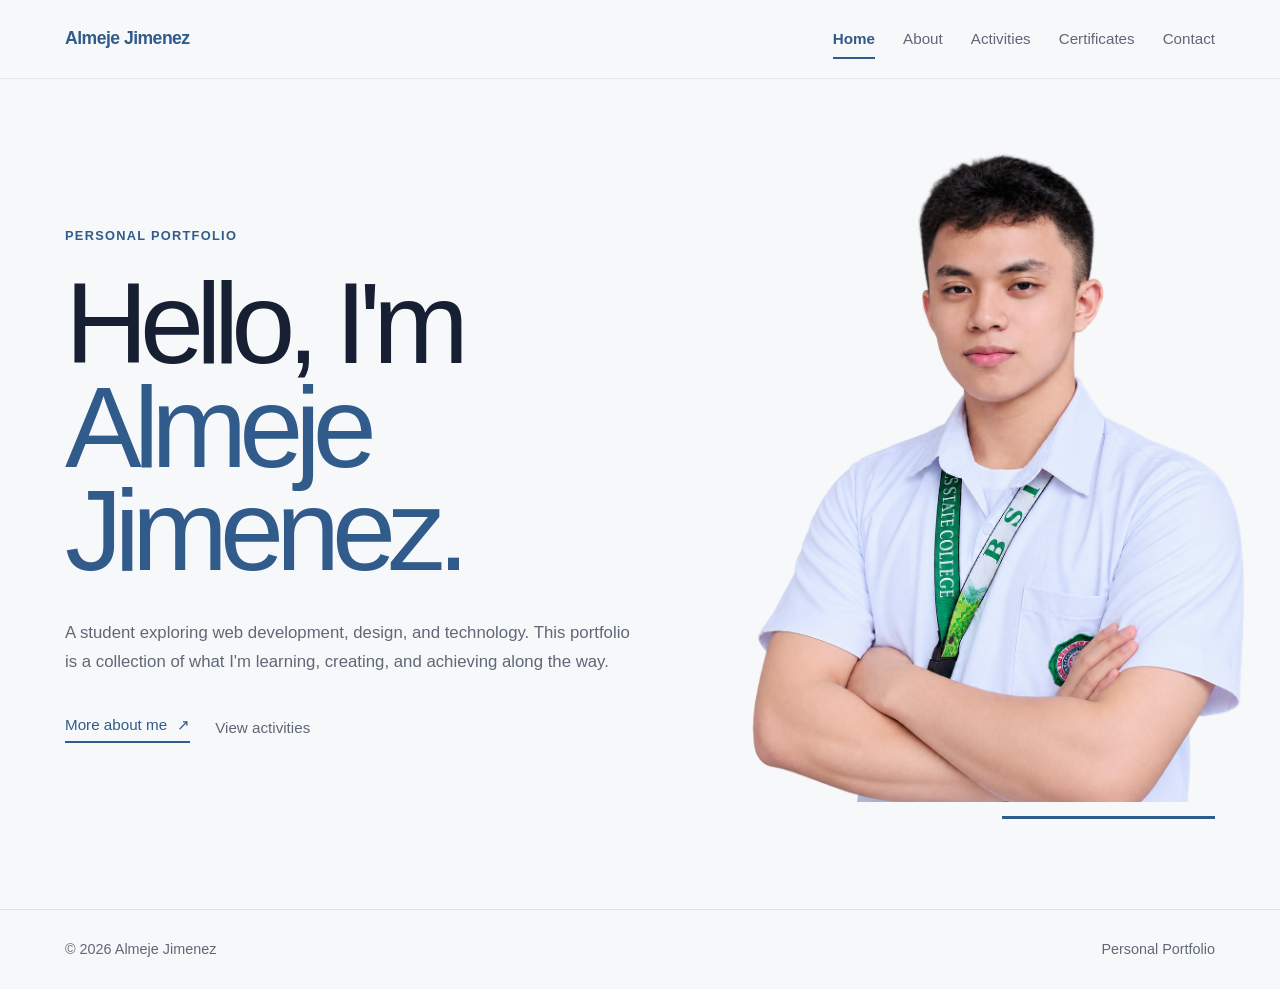
==== index.html @ 889293d3 "Add portfolio website" ====
<!doctype html>
<html lang="en">
  <head>
    <meta charset="UTF-8" />

    <meta name="viewport" content="width=device-width, initial-scale=1.0" />

    <meta name="description" content="Personal portfolio of Almeje Jimenez" />

    <title>Almeje Jimenez — Portfolio</title>

    <link rel="stylesheet" href="css/style.css" />
  </head>

  <body>
    <!-- =========================
         NAVIGATION
    ========================== -->

    <header class="header">
      <nav class="navbar container">
        <a href="index.html" class="logo"> Almeje Jimenez </a>

        <button
          class="menu-button"
          id="menuButton"
          aria-label="Open navigation"
        >
          <span></span>
          <span></span>
        </button>

        <div class="nav-links" id="navLinks">
          <a href="index.html" class="active"> Home </a>

          <a href="about.html"> About </a>

          <a href="activities.html"> Activities </a>

          <a href="certificates.html"> Certificates </a>

          <a href="contact.html"> Contact </a>
        </div>
      </nav>
    </header>

    <!-- =========================
         MAIN
    ========================== -->

    <main>
      <section class="home">
        <div class="container home-grid">
          <div class="home-content">
            <p class="small-label">PERSONAL PORTFOLIO</p>

            <h1>
              Hello, I'm
              <span>Almeje Jimenez.</span>
            </h1>

            <p class="intro">
              A student exploring web development, design, and technology. This
              portfolio is a collection of what I'm learning, creating, and
              achieving along the way.
            </p>

            <div class="home-links">
              <a href="about.html" class="primary-link">
                More about me
                <span>↗</span>
              </a>

              <a href="activities.html"> View activities </a>
            </div>
          </div>

          <!-- PROFILE PHOTO -->

          <div class="home-photo">
            <img src="images/my_image.png" alt="Almeje Jimenez" />
          </div>
        </div>
      </section>
    </main>

    <!-- =========================
         FOOTER
    ========================== -->

    <footer class="footer">
      <div class="container footer-content">
        <p>
          © <span class="current-year"></span>
          Almeje Jimenez
        </p>

        <p>Personal Portfolio</p>
      </div>
    </footer>

    <script src="js/script.js"></script>
  </body>
</html>
---- css/style.css ----
/* =========================================================
   PERSONAL PORTFOLIO
   Accessible Minimal Navy / Blue Theme
   ========================================================= */

/* =========================================================
   1. VARIABLES
   ========================================================= */

:root {
  /* Main colors */
  --background: #f7f8fa;
  --surface: #ffffff;

  --text: #172033;
  --muted: #5f6877;

  --line: #dfe3e8;

  /* Brand colors */
  --primary: #315b8a;
  --primary-light: #e9f0f7;
  --primary-dark: #203d5d;

  /* Page colors */
  --activities-bg: #f0f4f8;

  --contact-bg: #172033;
  --contact-text: #f7f8fa;
  --contact-muted: #bdc5d1;
  --contact-accent: #9ab6d1;

  /* Layout */
  --container: 1150px;

  /* Animation */
  --transition: 0.25s ease;
}

/* =========================================================
   2. RESET
   ========================================================= */

* {
  margin: 0;
  padding: 0;

  box-sizing: border-box;
}

html {
  scroll-behavior: smooth;

  /*
     16px is a comfortable base size.
     rem units throughout the site will scale from this.
  */
  font-size: 16px;
}

body {
  min-height: 100vh;

  background: var(--background);
  color: var(--text);

  font-family: Arial, Helvetica, sans-serif;

  font-size: 1rem;

  /*
     More vertical spacing makes paragraphs
     easier to follow.
  */
  line-height: 1.7;

  -webkit-font-smoothing: antialiased;
}

a {
  color: inherit;

  text-decoration: none;
}

img {
  display: block;

  width: 100%;
}

button {
  font: inherit;
}

::selection {
  background: var(--primary);

  color: white;
}

/* =========================================================
   3. GENERAL
   ========================================================= */

.container {
  width: min(calc(100% - 48px), var(--container));

  margin-inline: auto;
}

/* Small section labels */

.small-label {
  color: var(--primary);

  font-size: 0.8rem;
  font-weight: 700;

  letter-spacing: 0.1em;

  text-transform: uppercase;
}

/* =========================================================
   4. ACCESSIBILITY
   ========================================================= */

/*
   Makes keyboard navigation visible.
   Useful for visitors who use Tab instead of a mouse.
*/

a:focus-visible,
button:focus-visible {
  outline: 3px solid var(--primary);

  outline-offset: 4px;
}

/* Dark contact page focus */

.contact-body a:focus-visible,
.contact-body button:focus-visible {
  outline-color: var(--contact-accent);
}

/* =========================================================
   5. NAVIGATION
   ========================================================= */

.header {
  position: fixed;

  top: 0;
  left: 0;

  width: 100%;

  z-index: 1000;

  background: rgba(247, 248, 250, 0.94);

  backdrop-filter: blur(12px);

  -webkit-backdrop-filter: blur(12px);

  border-bottom: 1px solid rgba(23, 32, 51, 0.08);
}

.navbar {
  min-height: 78px;

  display: flex;

  align-items: center;
  justify-content: space-between;
}

.logo {
  color: var(--primary);

  font-size: 1.1rem;
  font-weight: 700;

  letter-spacing: -0.03em;
}

.nav-links {
  display: flex;

  align-items: center;

  gap: 28px;
}

.nav-links a {
  position: relative;

  color: var(--muted);

  font-size: 0.95rem;
  font-weight: 500;

  transition: color var(--transition);
}

.nav-links a::after {
  content: "";

  position: absolute;

  left: 0;
  bottom: -7px;

  width: 100%;
  height: 2px;

  background: var(--primary);

  transform: scaleX(0);

  transform-origin: right;

  transition: transform var(--transition);
}

.nav-links a:hover,
.nav-links a.active {
  color: var(--primary);
}

.nav-links a.active {
  font-weight: 700;
}

.nav-links a:hover::after,
.nav-links a.active::after {
  transform: scaleX(1);

  transform-origin: left;
}

/* =========================================================
   6. MOBILE MENU BUTTON
   ========================================================= */

.menu-button {
  display: none;

  width: 44px;
  height: 44px;

  padding: 0;

  border: 0;

  background: transparent;

  cursor: pointer;
}

.menu-button span {
  display: block;

  width: 26px;
  height: 2px;

  margin: 7px auto;

  background: var(--text);

  transition:
    transform 0.3s ease,
    opacity 0.3s ease;
}

/* =========================================================
   7. HOME PAGE
   ========================================================= */

.home {
  min-height: calc(100vh - 70px);

  padding: 150px 0 90px;

  display: flex;

  align-items: center;

  background: var(--background);
}

.home-grid {
  display: grid;

  grid-template-columns:
    minmax(0, 1.15fr)
    minmax(300px, 0.85fr);

  gap: 35px;

  align-items: center;
}

.home-content {
  position: relative;
}

.home h1 {
  max-width: 850px;

  margin-top: 25px;

  color: var(--text);

  font-size: clamp(4rem, 9vw, 8.5rem);

  font-weight: 500;

  line-height: 0.9;

  letter-spacing: -0.07em;
}

.home h1 span {
  color: var(--primary);
}

.intro {
  max-width: 570px;

  margin-top: 35px;

  color: var(--muted);

  font-size: 1.05rem;

  line-height: 1.75;
}

.home-links {
  margin-top: 35px;

  display: flex;

  align-items: center;

  gap: 25px;

  font-size: 0.95rem;
  font-weight: 500;
}

.home-links > a {
  transition: color var(--transition);
}

.home-links > a:not(.primary-link) {
  color: var(--muted);
}

.home-links > a:not(.primary-link):hover {
  color: var(--primary);
}

.primary-link {
  display: inline-flex;

  align-items: center;

  gap: 10px;

  padding-bottom: 4px;

  color: var(--primary);

  border-bottom: 2px solid var(--primary);
}

.primary-link span {
  transition: transform var(--transition);
}

.primary-link:hover span {
  transform: translate(3px, -3px);
}

/* =========================================================
   8. PROFILE PHOTO
   ========================================================= */

.home-photo,
.about-photo {
  width: 100%;
}

.home-photo {
  position: relative;
}

.home-photo img {
  width: 110%;

  aspect-ratio: 4 / 5;

  object-fit: cover;
}

.about-photo img {
  width: 100%;

  object-fit: cover;
}

/* Decorative line */

.home-photo::after {
  content: "";

  display: block;

  width: 45%;
  height: 3px;

  margin-top: 14px;
  margin-left: auto;

  background: var(--primary);
}

/* =========================================================
   9. INNER PAGES
   ========================================================= */

.page {
  min-height: 100vh;

  padding: 150px 0 100px;
}

.page-heading {
  max-width: 850px;

  margin-bottom: 80px;
}

.page-heading h1 {
  margin-top: 20px;

  color: var(--text);

  font-size: clamp(3.5rem, 8vw, 7rem);

  font-weight: 500;

  line-height: 0.95;

  letter-spacing: -0.06em;
}

.page-heading > p:last-child {
  max-width: 600px;

  margin-top: 25px;

  color: var(--muted);

  font-size: 1rem;

  line-height: 1.7;
}

/* =========================================================
   10. ABOUT PAGE
   ========================================================= */

.about-layout {
  display: grid;

  grid-template-columns:
    0.7fr
    1.3fr;

  gap: 65px;

  align-items: start;
}

.about-text {
  max-width: 680px;
}

.about-text p {
  margin-bottom: 22px;

  color: var(--muted);

  font-size: 1rem;

  line-height: 1.75;
}

.about-text .about-intro {
  margin-bottom: 35px;

  color: var(--text);

  font-size: clamp(1.5rem, 3vw, 2.4rem);

  line-height: 1.4;

  letter-spacing: -0.03em;
}

/* =========================================================
   11. ABOUT CONTENT SECTIONS
   Education / Skills / Interests
   ========================================================= */

.content-section {
  margin-top: 120px;

  padding-top: 45px;

  border-top: 1px solid var(--line);
}

.content-title {
  display: grid;

  grid-template-columns:
    200px
    1fr;

  gap: 30px;

  margin-bottom: 30px;
}

.content-title .small-label {
  color: var(--primary);
}

.content-title > p:last-child {
  max-width: 500px;

  color: var(--muted);

  font-size: 1rem;

  line-height: 1.65;
}

/* =========================================================
   12. EDUCATION
   ========================================================= */

.simple-list {
  border-top: 1px solid var(--line);
}

.list-row {
  display: flex;

  justify-content: space-between;

  gap: 40px;

  padding: 28px 0;

  border-bottom: 1px solid var(--line);

  transition:
    padding var(--transition),
    border-color var(--transition);
}

.list-row:hover {
  padding-left: 12px;

  border-color: var(--primary);
}

.list-row h3 {
  color: var(--text);

  font-size: 1.1rem;
  font-weight: 600;

  line-height: 1.45;
}

.list-row p,
.list-row > span {
  margin-top: 6px;

  color: var(--muted);

  font-size: 0.95rem;

  line-height: 1.6;
}

/* =========================================================
   13. SKILLS
   ========================================================= */

.skills-list {
  border-top: 1px solid var(--line);
}

.skill-row {
  display: flex;

  align-items: center;
  justify-content: space-between;

  gap: 30px;

  padding: 22px 0;

  border-bottom: 1px solid var(--line);

  transition:
    padding var(--transition),
    border-color var(--transition);
}

.skill-row:hover {
  padding-left: 10px;

  border-color: var(--primary);
}

.skill-row > span:first-child {
  color: var(--text);

  font-size: 1.05rem;
  font-weight: 500;
}

.skill-level {
  padding: 7px 13px;

  background: var(--primary-light);

  color: var(--primary);

  border-radius: 100px;

  font-size: 0.85rem;
  font-weight: 600;

  letter-spacing: 0.02em;
}

/* Beginner */

.skill-level.beginner {
  background: #eef2f6;

  color: #566171;
}

/* Intermediate */

.skill-level.intermediate {
  background: var(--primary-light);

  color: var(--primary);
}

/* Expert */

.skill-level.expert {
  background: var(--primary);

  color: white;
}

/* =========================================================
   14. INTERESTS / PERSONAL SKILLS
   ========================================================= */

.interest-list {
  display: flex;

  flex-wrap: wrap;

  gap: 12px;
}

.interest-list span {
  padding: 10px 16px;

  color: var(--muted);

  border: 1px solid var(--line);

  border-radius: 100px;

  font-size: 0.95rem;

  line-height: 1.4;

  transition:
    background var(--transition),
    color var(--transition),
    border-color var(--transition),
    transform var(--transition);
}

.interest-list span:hover {
  background: var(--primary-light);

  color: var(--primary);

  border-color: #cad8e6;

  transform: translateY(-2px);
}

/* =========================================================
   15. ACTIVITIES PAGE
   ========================================================= */

.activities-page {
  background: var(--activities-bg);
}

.activities-page .header {
  background: rgba(240, 244, 248, 0.94);
}

.activities-page .page-heading h1 {
  color: var(--text);
}

.document-list {
  border-top: 1px solid var(--line);
}

.document-row {
  display: grid;

  grid-template-columns:
    60px
    1fr
    auto;

  gap: 30px;

  padding: 34px 0;

  align-items: center;

  border-bottom: 1px solid var(--line);

  transition:
    padding var(--transition),
    background var(--transition),
    border-color var(--transition);
}

.document-row:hover {
  padding-left: 12px;
  padding-right: 12px;

  background: var(--surface);

  border-color: #c9d4df;
}

.document-number {
  color: var(--primary);

  font-size: 0.85rem;
  font-weight: 700;
}

.document-type {
  color: var(--muted);

  font-size: 0.8rem;
  font-weight: 600;

  letter-spacing: 0.07em;
}

.document-info h2 {
  margin: 5px 0;

  color: var(--text);

  font-size: 1.4rem;
  font-weight: 600;

  line-height: 1.35;

  letter-spacing: -0.02em;
}

.document-info > p:last-child {
  color: var(--muted);

  font-size: 0.95rem;

  line-height: 1.6;
}

/* =========================================================
   16. DOCUMENT ACTIONS
   ========================================================= */

.document-actions {
  display: flex;

  align-items: center;

  gap: 18px;

  white-space: nowrap;
}

/* View */

.view-link {
  display: inline-flex;

  align-items: center;
  justify-content: center;

  min-height: 42px;

  padding: 9px 17px;

  background: var(--primary);

  color: white;

  border: 1px solid var(--primary);

  border-radius: 100px;

  font-size: 0.9rem;
  font-weight: 600;

  transition:
    background var(--transition),
    color var(--transition),
    transform var(--transition);
}

.view-link:hover {
  background: var(--primary-dark);

  border-color: var(--primary-dark);

  transform: translateY(-2px);
}

/* Download */

.download-link {
  display: inline-flex;

  align-items: center;

  min-height: 42px;

  padding: 8px 2px;

  color: var(--primary);

  border-bottom: 2px solid var(--primary);

  font-size: 0.9rem;
  font-weight: 600;

  transition:
    color var(--transition),
    border-color var(--transition);
}

.download-link:hover {
  color: var(--primary-dark);

  border-color: var(--primary-dark);
}

/* =========================================================
   17. CERTIFICATES PAGE
   ========================================================= */

.certificate-grid {
  display: grid;

  grid-template-columns: repeat(2, 1fr);

  gap: 60px 30px;
}

.certificate {
  min-width: 0;
}

.certificate-image {
  display: block;

  padding: 30px;

  overflow: hidden;

  background: var(--primary-light);

  border: 1px solid transparent;

  transition:
    border-color var(--transition),
    background var(--transition);
}

.certificate-image:hover {
  background: #edf3f9;

  border-color: #cad8e6;
}

.certificate-image img {
  aspect-ratio: 1.4;

  object-fit: contain;

  transition: transform 0.4s ease;
}

.certificate-image:hover img {
  transform: scale(1.02);
}

.certificate-details {
  display: flex;

  align-items: flex-end;
  justify-content: space-between;

  gap: 30px;

  margin-top: 20px;
}

.certificate-details .small-label {
  color: var(--primary);
}

.certificate-details h2 {
  margin-top: 6px;

  color: var(--text);

  font-size: 1.1rem;
  font-weight: 600;

  line-height: 1.4;
}

.certificate-details p:not(.small-label) {
  margin-top: 5px;

  color: var(--muted);

  font-size: 0.9rem;

  line-height: 1.5;
}

.certificate-details > a {
  padding: 7px 2px;

  color: var(--primary);

  border-bottom: 2px solid var(--primary);

  font-size: 0.9rem;
  font-weight: 600;

  white-space: nowrap;

  transition:
    color var(--transition),
    border-color var(--transition);
}

.certificate-details > a:hover {
  color: var(--primary-dark);

  border-color: var(--primary-dark);
}

/* =========================================================
   18. CONTACT PAGE
   ========================================================= */

.contact-body {
  background: var(--contact-bg);

  color: var(--contact-text);
}

.contact-page {
  min-height: calc(100vh - 70px);

  padding: 170px 0 100px;

  background: var(--contact-bg);

  color: var(--contact-text);
}

.contact-page .small-label {
  color: var(--contact-accent);
}

.contact-page h1 {
  margin-top: 25px;

  color: var(--contact-text);

  font-size: clamp(4rem, 11vw, 10rem);

  font-weight: 500;

  line-height: 0.9;

  letter-spacing: -0.07em;
}

.contact-description {
  max-width: 550px;

  margin-top: 35px;

  color: var(--contact-muted);

  font-size: 1.05rem;

  line-height: 1.75;
}

.big-email {
  display: inline-flex;

  align-items: center;

  gap: 15px;

  margin-top: 50px;

  padding-bottom: 5px;

  color: var(--contact-text);

  border-bottom: 2px solid var(--contact-accent);

  font-size: clamp(1.2rem, 3vw, 2.5rem);
}

.big-email span {
  color: var(--contact-accent);

  transition: transform var(--transition);
}

.big-email:hover span {
  transform: translate(4px, -4px);
}

.contact-links {
  margin-top: 100px;

  border-top: 1px solid rgba(255, 255, 255, 0.18);
}

.contact-links a {
  display: flex;

  align-items: center;
  justify-content: space-between;

  min-height: 58px;

  padding: 18px 0;

  color: var(--contact-muted);

  border-bottom: 1px solid rgba(255, 255, 255, 0.18);

  font-size: 1rem;
  font-weight: 500;

  transition:
    color var(--transition),
    padding var(--transition);
}

.contact-links a:hover {
  padding-left: 8px;
  padding-right: 8px;

  color: white;
}

/* =========================================================
   19. CONTACT PAGE NAVIGATION
   ========================================================= */

.contact-body .header {
  background: rgba(23, 32, 51, 0.94);

  border-bottom: 1px solid rgba(255, 255, 255, 0.1);
}

.contact-body .logo {
  color: white;
}

.contact-body .nav-links a {
  color: #bdc5d1;
}

.contact-body .nav-links a::after {
  background: white;
}

.contact-body .nav-links a:hover,
.contact-body .nav-links a.active {
  color: white;
}

.contact-body .menu-button span {
  background: white;
}

/* =========================================================
   20. FOOTER
   ========================================================= */

.footer {
  padding: 28px 0;

  background: var(--background);

  border-top: 1px solid var(--line);
}

.footer-content {
  display: flex;

  align-items: center;
  justify-content: space-between;

  gap: 30px;

  color: var(--muted);

  font-size: 0.9rem;

  line-height: 1.6;
}

.footer-content a {
  font-weight: 500;

  transition: color var(--transition);
}

.footer-content a:hover {
  color: var(--primary);
}

/* Contact footer */

.contact-body .footer {
  background: var(--contact-bg);

  color: #bdc5d1;

  border-top: 1px solid rgba(255, 255, 255, 0.15);
}

.contact-body .footer-content {
  color: #bdc5d1;
}

.contact-body .footer-content a:hover {
  color: white;
}

/* =========================================================
   21. TABLET
   ========================================================= */

@media (max-width: 850px) {
  .home-grid {
    grid-template-columns: 1fr;

    gap: 50px;
  }

  .home-photo {
    max-width: 350px;
  }

  .home-photo img {
    width: 100%;
  }

  .about-layout {
    grid-template-columns: 1fr;

    gap: 45px;
  }

  .about-photo {
    max-width: 350px;
  }

  .certificate-grid {
    grid-template-columns: 1fr;
  }
}

/* =========================================================
   22. MOBILE
   ========================================================= */

@media (max-width: 650px) {
  /* -----------------------------------------
     GENERAL
     ----------------------------------------- */

  .container {
    width: calc(100% - 32px);
  }

  /* -----------------------------------------
     NAVIGATION
     ----------------------------------------- */

  .menu-button {
    display: block;

    position: relative;

    z-index: 1002;
  }

  .menu-button.active span:first-child {
    transform: translateY(4.5px) rotate(45deg);
  }

  .menu-button.active span:last-child {
    transform: translateY(-4.5px) rotate(-45deg);
  }

  .nav-links {
    position: fixed;

    inset: 0;

    z-index: 1001;

    display: flex;

    flex-direction: column;

    align-items: flex-start;
    justify-content: center;

    gap: 24px;

    padding: 40px;

    background: var(--background);

    transform: translateY(-100%);

    transition: transform 0.4s ease;
  }

  .nav-links.active {
    transform: translateY(0);
  }

  .nav-links a {
    color: var(--text);

    font-size: 1.8rem;
    font-weight: 500;

    letter-spacing: -0.04em;
  }

  .nav-links a::after {
    bottom: -3px;
  }

  .nav-links a:hover,
  .nav-links a.active {
    color: var(--primary);
  }

  /* -----------------------------------------
     CONTACT MOBILE NAVIGATION
     ----------------------------------------- */

  .contact-body .nav-links {
    background: var(--contact-bg);
  }

  .contact-body .nav-links a {
    color: var(--contact-muted);
  }

  .contact-body .nav-links a:hover,
  .contact-body .nav-links a.active {
    color: white;
  }

  /* -----------------------------------------
     HOME
     ----------------------------------------- */

  .home {
    min-height: auto;

    padding: 125px 0 80px;
  }

  .home h1 {
    font-size: clamp(3.6rem, 18vw, 6rem);

    line-height: 0.95;
  }

  .intro {
    margin-top: 28px;

    font-size: 1rem;
  }

  .home-links {
    flex-direction: column;

    align-items: flex-start;

    gap: 18px;

    font-size: 1rem;
  }

  .home-photo {
    max-width: 300px;
  }

  /* -----------------------------------------
     INNER PAGES
     ----------------------------------------- */

  .page {
    padding: 125px 0 80px;
  }

  .page-heading {
    margin-bottom: 55px;
  }

  .page-heading h1 {
    font-size: clamp(3.2rem, 15vw, 5.5rem);

    line-height: 1;
  }

  /* -----------------------------------------
     ABOUT
     ----------------------------------------- */

  .about-layout {
    gap: 40px;
  }

  .about-photo {
    max-width: 300px;
  }

  .about-text p {
    font-size: 1rem;
  }

  /* -----------------------------------------
     CONTENT
     ----------------------------------------- */

  .content-section {
    margin-top: 80px;

    padding-top: 35px;
  }

  .content-title {
    grid-template-columns: 1fr;

    gap: 12px;
  }

  /* -----------------------------------------
     EDUCATION
     ----------------------------------------- */

  .list-row {
    flex-direction: column;

    gap: 6px;
  }

  .list-row:hover {
    padding-left: 8px;
  }

  /* -----------------------------------------
     SKILLS
     ----------------------------------------- */

  .skill-row {
    gap: 15px;
  }

  /* -----------------------------------------
     DOCUMENTS / ACTIVITIES
     ----------------------------------------- */

  .document-row {
    grid-template-columns:
      35px
      1fr;

    gap: 12px 15px;
  }

  .document-row:hover {
    padding-left: 8px;
    padding-right: 8px;
  }

  .document-actions {
    grid-column: 2;

    justify-self: start;

    display: flex;

    align-items: center;

    flex-wrap: wrap;

    gap: 15px;

    margin-top: 8px;
  }

  .document-info h2 {
    font-size: 1.25rem;
  }

  .view-link,
  .download-link {
    font-size: 0.9rem;
  }

  /* -----------------------------------------
     CERTIFICATES
     ----------------------------------------- */

  .certificate-grid {
    gap: 50px;
  }

  .certificate-image {
    padding: 20px;
  }

  .certificate-details {
    align-items: flex-start;

    gap: 20px;
  }

  /* -----------------------------------------
     CONTACT
     ----------------------------------------- */

  .contact-page {
    min-height: calc(100vh - 70px);

    padding: 130px 0 80px;
  }

  .contact-page h1 {
    font-size: clamp(3.7rem, 18vw, 6.5rem);

    line-height: 0.95;
  }

  .contact-description {
    font-size: 1rem;
  }

  .big-email {
    word-break: break-word;
  }

  .contact-links {
    margin-top: 75px;
  }

  /* -----------------------------------------
     FOOTER
     ----------------------------------------- */

  .footer-content {
    flex-direction: column;

    align-items: flex-start;

    gap: 8px;

    font-size: 0.9rem;
  }
}

/* =========================================================
   23. VERY SMALL SCREENS
   ========================================================= */

@media (max-width: 400px) {
  .home h1 {
    font-size: 3.4rem;
  }

  .page-heading h1 {
    font-size: 3.1rem;
  }

  .contact-page h1 {
    font-size: 3.7rem;
  }

  .skill-row {
    align-items: flex-start;

    flex-direction: column;

    gap: 10px;
  }

  .certificate-details {
    flex-direction: column;
  }

  .document-row {
    grid-template-columns:
      30px
      1fr;
  }
}

/* =========================================================
   24. REDUCED MOTION / ACCESSIBILITY
   ========================================================= */

@media (prefers-reduced-motion: reduce) {
  html {
    scroll-behavior: auto;
  }

  *,
  *::before,
  *::after {
    transition: none !important;

    animation: none !important;
  }
}
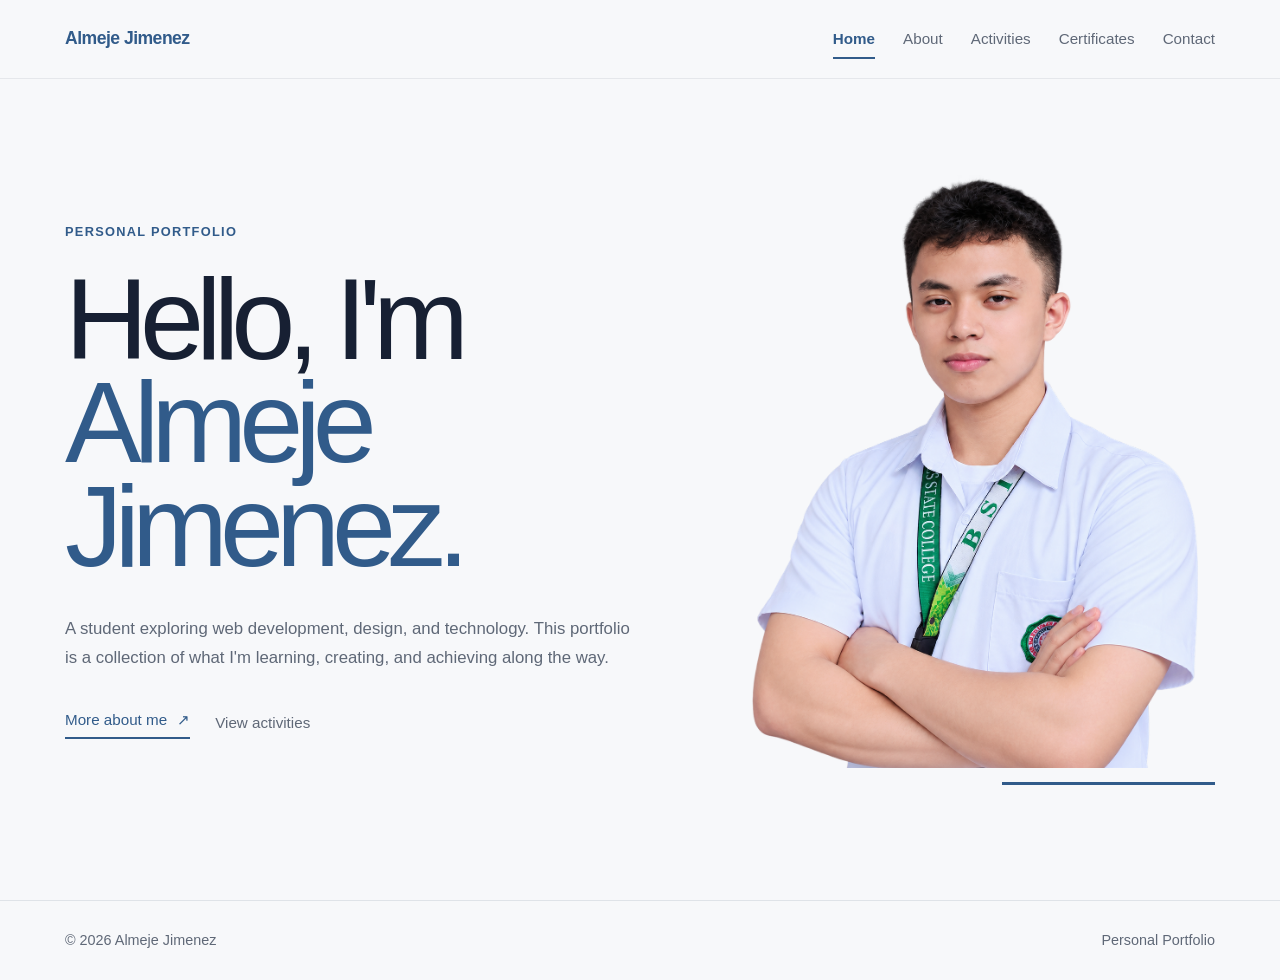
==== commit c08d0ef9: "Update index.html" ====
--- a/index.html
+++ b/index.html
@@ -25,6 +25,8 @@
           class="menu-button"
           id="menuButton"
           aria-label="Open navigation"
+          aria-expanded="false"
+          aria-controls="navlinks"
         >
           <span></span>
           <span></span>
--- a/css/style.css
+++ b/css/style.css
@@ -1,1594 +1,1931 @@
-/* =========================================================
-   PERSONAL PORTFOLIO
-   Accessible Minimal Navy / Blue Theme
-   ========================================================= */
-
-/* =========================================================
-   1. VARIABLES
-   ========================================================= */
-
-:root {
-  /* Main colors */
-  --background: #f7f8fa;
-  --surface: #ffffff;
-
-  --text: #172033;
-  --muted: #5f6877;
-
-  --line: #dfe3e8;
-
-  /* Brand colors */
-  --primary: #315b8a;
-  --primary-light: #e9f0f7;
-  --primary-dark: #203d5d;
-
-  /* Page colors */
-  --activities-bg: #f0f4f8;
-
-  --contact-bg: #172033;
-  --contact-text: #f7f8fa;
-  --contact-muted: #bdc5d1;
-  --contact-accent: #9ab6d1;
-
-  /* Layout */
-  --container: 1150px;
-
-  /* Animation */
-  --transition: 0.25s ease;
-}
-
-/* =========================================================
-   2. RESET
-   ========================================================= */
-
-* {
-  margin: 0;
-  padding: 0;
-
-  box-sizing: border-box;
-}
-
-html {
-  scroll-behavior: smooth;
-
-  /*
-     16px is a comfortable base size.
-     rem units throughout the site will scale from this.
-  */
-  font-size: 16px;
-}
-
-body {
-  min-height: 100vh;
-
-  background: var(--background);
-  color: var(--text);
-
-  font-family: Arial, Helvetica, sans-serif;
-
-  font-size: 1rem;
-
-  /*
-     More vertical spacing makes paragraphs
-     easier to follow.
-  */
-  line-height: 1.7;
-
-  -webkit-font-smoothing: antialiased;
-}
-
-a {
-  color: inherit;
-
-  text-decoration: none;
-}
-
-img {
-  display: block;
-
-  width: 100%;
-}
-
-button {
-  font: inherit;
-}
-
-::selection {
-  background: var(--primary);
-
-  color: white;
-}
-
-/* =========================================================
-   3. GENERAL
-   ========================================================= */
-
-.container {
-  width: min(calc(100% - 48px), var(--container));
-
-  margin-inline: auto;
-}
-
-/* Small section labels */
-
-.small-label {
-  color: var(--primary);
-
-  font-size: 0.8rem;
-  font-weight: 700;
-
-  letter-spacing: 0.1em;
-
-  text-transform: uppercase;
-}
-
-/* =========================================================
-   4. ACCESSIBILITY
-   ========================================================= */
-
-/*
-   Makes keyboard navigation visible.
-   Useful for visitors who use Tab instead of a mouse.
-*/
-
-a:focus-visible,
-button:focus-visible {
-  outline: 3px solid var(--primary);
-
-  outline-offset: 4px;
-}
-
-/* Dark contact page focus */
-
-.contact-body a:focus-visible,
-.contact-body button:focus-visible {
-  outline-color: var(--contact-accent);
-}
-
-/* =========================================================
-   5. NAVIGATION
-   ========================================================= */
-
-.header {
-  position: fixed;
-
-  top: 0;
-  left: 0;
-
-  width: 100%;
-
-  z-index: 1000;
-
-  background: rgba(247, 248, 250, 0.94);
-
-  backdrop-filter: blur(12px);
-
-  -webkit-backdrop-filter: blur(12px);
-
-  border-bottom: 1px solid rgba(23, 32, 51, 0.08);
-}
-
-.navbar {
-  min-height: 78px;
-
-  display: flex;
-
-  align-items: center;
-  justify-content: space-between;
-}
-
-.logo {
-  color: var(--primary);
-
-  font-size: 1.1rem;
-  font-weight: 700;
-
-  letter-spacing: -0.03em;
-}
-
-.nav-links {
-  display: flex;
-
-  align-items: center;
-
-  gap: 28px;
-}
-
-.nav-links a {
-  position: relative;
-
-  color: var(--muted);
-
-  font-size: 0.95rem;
-  font-weight: 500;
-
-  transition: color var(--transition);
-}
-
-.nav-links a::after {
-  content: "";
-
-  position: absolute;
-
-  left: 0;
-  bottom: -7px;
-
-  width: 100%;
-  height: 2px;
-
-  background: var(--primary);
-
-  transform: scaleX(0);
-
-  transform-origin: right;
-
-  transition: transform var(--transition);
-}
-
-.nav-links a:hover,
-.nav-links a.active {
-  color: var(--primary);
-}
-
-.nav-links a.active {
-  font-weight: 700;
-}
-
-.nav-links a:hover::after,
-.nav-links a.active::after {
-  transform: scaleX(1);
-
-  transform-origin: left;
-}
-
-/* =========================================================
-   6. MOBILE MENU BUTTON
-   ========================================================= */
-
-.menu-button {
-  display: none;
-
-  width: 44px;
-  height: 44px;
-
-  padding: 0;
-
-  border: 0;
-
-  background: transparent;
-
-  cursor: pointer;
-}
-
-.menu-button span {
-  display: block;
-
-  width: 26px;
-  height: 2px;
-
-  margin: 7px auto;
-
-  background: var(--text);
-
-  transition:
-    transform 0.3s ease,
-    opacity 0.3s ease;
-}
-
-/* =========================================================
-   7. HOME PAGE
-   ========================================================= */
-
-.home {
-  min-height: calc(100vh - 70px);
-
-  padding: 150px 0 90px;
-
-  display: flex;
-
-  align-items: center;
-
-  background: var(--background);
-}
-
-.home-grid {
-  display: grid;
-
-  grid-template-columns:
-    minmax(0, 1.15fr)
-    minmax(300px, 0.85fr);
-
-  gap: 35px;
-
-  align-items: center;
-}
-
-.home-content {
-  position: relative;
-}
-
-.home h1 {
-  max-width: 850px;
-
-  margin-top: 25px;
-
-  color: var(--text);
-
-  font-size: clamp(4rem, 9vw, 8.5rem);
-
-  font-weight: 500;
-
-  line-height: 0.9;
-
-  letter-spacing: -0.07em;
-}
-
-.home h1 span {
-  color: var(--primary);
-}
-
-.intro {
-  max-width: 570px;
-
-  margin-top: 35px;
-
-  color: var(--muted);
-
-  font-size: 1.05rem;
-
-  line-height: 1.75;
-}
-
-.home-links {
-  margin-top: 35px;
-
-  display: flex;
-
-  align-items: center;
-
-  gap: 25px;
-
-  font-size: 0.95rem;
-  font-weight: 500;
-}
-
-.home-links > a {
-  transition: color var(--transition);
-}
-
-.home-links > a:not(.primary-link) {
-  color: var(--muted);
-}
-
-.home-links > a:not(.primary-link):hover {
-  color: var(--primary);
-}
-
-.primary-link {
-  display: inline-flex;
-
-  align-items: center;
-
-  gap: 10px;
-
-  padding-bottom: 4px;
-
-  color: var(--primary);
-
-  border-bottom: 2px solid var(--primary);
-}
-
-.primary-link span {
-  transition: transform var(--transition);
-}
-
-.primary-link:hover span {
-  transform: translate(3px, -3px);
-}
-
-/* =========================================================
-   8. PROFILE PHOTO
-   ========================================================= */
-
-.home-photo,
-.about-photo {
-  width: 100%;
-}
-
-.home-photo {
-  position: relative;
-}
-
-.home-photo img {
-  width: 110%;
-
-  aspect-ratio: 4 / 5;
-
-  object-fit: cover;
-}
-
-.about-photo img {
-  width: 100%;
-
-  object-fit: cover;
-}
-
-/* Decorative line */
-
-.home-photo::after {
-  content: "";
-
-  display: block;
-
-  width: 45%;
-  height: 3px;
-
-  margin-top: 14px;
-  margin-left: auto;
-
-  background: var(--primary);
-}
-
-/* =========================================================
-   9. INNER PAGES
-   ========================================================= */
-
-.page {
-  min-height: 100vh;
-
-  padding: 150px 0 100px;
-}
-
-.page-heading {
-  max-width: 850px;
-
-  margin-bottom: 80px;
-}
-
-.page-heading h1 {
-  margin-top: 20px;
-
-  color: var(--text);
-
-  font-size: clamp(3.5rem, 8vw, 7rem);
-
-  font-weight: 500;
-
-  line-height: 0.95;
-
-  letter-spacing: -0.06em;
-}
-
-.page-heading > p:last-child {
-  max-width: 600px;
-
-  margin-top: 25px;
-
-  color: var(--muted);
-
-  font-size: 1rem;
-
-  line-height: 1.7;
-}
-
-/* =========================================================
-   10. ABOUT PAGE
-   ========================================================= */
-
-.about-layout {
-  display: grid;
-
-  grid-template-columns:
-    0.7fr
-    1.3fr;
-
-  gap: 65px;
-
-  align-items: start;
-}
-
-.about-text {
-  max-width: 680px;
-}
-
-.about-text p {
-  margin-bottom: 22px;
-
-  color: var(--muted);
-
-  font-size: 1rem;
-
-  line-height: 1.75;
-}
-
-.about-text .about-intro {
-  margin-bottom: 35px;
-
-  color: var(--text);
-
-  font-size: clamp(1.5rem, 3vw, 2.4rem);
-
-  line-height: 1.4;
-
-  letter-spacing: -0.03em;
-}
-
-/* =========================================================
-   11. ABOUT CONTENT SECTIONS
-   Education / Skills / Interests
-   ========================================================= */
-
-.content-section {
-  margin-top: 120px;
-
-  padding-top: 45px;
-
-  border-top: 1px solid var(--line);
-}
-
-.content-title {
-  display: grid;
-
-  grid-template-columns:
-    200px
-    1fr;
-
-  gap: 30px;
-
-  margin-bottom: 30px;
-}
-
-.content-title .small-label {
-  color: var(--primary);
-}
-
-.content-title > p:last-child {
-  max-width: 500px;
-
-  color: var(--muted);
-
-  font-size: 1rem;
-
-  line-height: 1.65;
-}
-
-/* =========================================================
-   12. EDUCATION
-   ========================================================= */
-
-.simple-list {
-  border-top: 1px solid var(--line);
-}
-
-.list-row {
-  display: flex;
-
-  justify-content: space-between;
-
-  gap: 40px;
-
-  padding: 28px 0;
-
-  border-bottom: 1px solid var(--line);
-
-  transition:
-    padding var(--transition),
-    border-color var(--transition);
-}
-
-.list-row:hover {
-  padding-left: 12px;
-
-  border-color: var(--primary);
-}
-
-.list-row h3 {
-  color: var(--text);
-
-  font-size: 1.1rem;
-  font-weight: 600;
-
-  line-height: 1.45;
-}
-
-.list-row p,
-.list-row > span {
-  margin-top: 6px;
-
-  color: var(--muted);
-
-  font-size: 0.95rem;
-
-  line-height: 1.6;
-}
-
-/* =========================================================
-   13. SKILLS
-   ========================================================= */
-
-.skills-list {
-  border-top: 1px solid var(--line);
-}
-
-.skill-row {
-  display: flex;
-
-  align-items: center;
-  justify-content: space-between;
-
-  gap: 30px;
-
-  padding: 22px 0;
-
-  border-bottom: 1px solid var(--line);
-
-  transition:
-    padding var(--transition),
-    border-color var(--transition);
-}
-
-.skill-row:hover {
-  padding-left: 10px;
-
-  border-color: var(--primary);
-}
-
-.skill-row > span:first-child {
-  color: var(--text);
-
-  font-size: 1.05rem;
-  font-weight: 500;
-}
-
-.skill-level {
-  padding: 7px 13px;
-
-  background: var(--primary-light);
-
-  color: var(--primary);
-
-  border-radius: 100px;
-
-  font-size: 0.85rem;
-  font-weight: 600;
-
-  letter-spacing: 0.02em;
-}
-
-/* Beginner */
-
-.skill-level.beginner {
-  background: #eef2f6;
-
-  color: #566171;
-}
-
-/* Intermediate */
-
-.skill-level.intermediate {
-  background: var(--primary-light);
-
-  color: var(--primary);
-}
-
-/* Expert */
-
-.skill-level.expert {
-  background: var(--primary);
-
-  color: white;
-}
-
-/* =========================================================
-   14. INTERESTS / PERSONAL SKILLS
-   ========================================================= */
-
-.interest-list {
-  display: flex;
-
-  flex-wrap: wrap;
-
-  gap: 12px;
-}
-
-.interest-list span {
-  padding: 10px 16px;
-
-  color: var(--muted);
-
-  border: 1px solid var(--line);
-
-  border-radius: 100px;
-
-  font-size: 0.95rem;
-
-  line-height: 1.4;
-
-  transition:
-    background var(--transition),
-    color var(--transition),
-    border-color var(--transition),
-    transform var(--transition);
-}
-
-.interest-list span:hover {
-  background: var(--primary-light);
-
-  color: var(--primary);
-
-  border-color: #cad8e6;
-
-  transform: translateY(-2px);
-}
-
-/* =========================================================
-   15. ACTIVITIES PAGE
-   ========================================================= */
-
-.activities-page {
-  background: var(--activities-bg);
-}
-
-.activities-page .header {
-  background: rgba(240, 244, 248, 0.94);
-}
-
-.activities-page .page-heading h1 {
-  color: var(--text);
-}
-
-.document-list {
-  border-top: 1px solid var(--line);
-}
-
-.document-row {
-  display: grid;
-
-  grid-template-columns:
-    60px
-    1fr
-    auto;
-
-  gap: 30px;
-
-  padding: 34px 0;
-
-  align-items: center;
-
-  border-bottom: 1px solid var(--line);
-
-  transition:
-    padding var(--transition),
-    background var(--transition),
-    border-color var(--transition);
-}
-
-.document-row:hover {
-  padding-left: 12px;
-  padding-right: 12px;
-
-  background: var(--surface);
-
-  border-color: #c9d4df;
-}
-
-.document-number {
-  color: var(--primary);
-
-  font-size: 0.85rem;
-  font-weight: 700;
-}
-
-.document-type {
-  color: var(--muted);
-
-  font-size: 0.8rem;
-  font-weight: 600;
-
-  letter-spacing: 0.07em;
-}
-
-.document-info h2 {
-  margin: 5px 0;
-
-  color: var(--text);
-
-  font-size: 1.4rem;
-  font-weight: 600;
-
-  line-height: 1.35;
-
-  letter-spacing: -0.02em;
-}
-
-.document-info > p:last-child {
-  color: var(--muted);
-
-  font-size: 0.95rem;
-
-  line-height: 1.6;
-}
-
-/* =========================================================
-   16. DOCUMENT ACTIONS
-   ========================================================= */
-
-.document-actions {
-  display: flex;
-
-  align-items: center;
-
-  gap: 18px;
-
-  white-space: nowrap;
-}
-
-/* View */
-
-.view-link {
-  display: inline-flex;
-
-  align-items: center;
-  justify-content: center;
-
-  min-height: 42px;
-
-  padding: 9px 17px;
-
-  background: var(--primary);
-
-  color: white;
-
-  border: 1px solid var(--primary);
-
-  border-radius: 100px;
-
-  font-size: 0.9rem;
-  font-weight: 600;
-
-  transition:
-    background var(--transition),
-    color var(--transition),
-    transform var(--transition);
-}
-
-.view-link:hover {
-  background: var(--primary-dark);
-
-  border-color: var(--primary-dark);
-
-  transform: translateY(-2px);
-}
-
-/* Download */
-
-.download-link {
-  display: inline-flex;
-
-  align-items: center;
-
-  min-height: 42px;
-
-  padding: 8px 2px;
-
-  color: var(--primary);
-
-  border-bottom: 2px solid var(--primary);
-
-  font-size: 0.9rem;
-  font-weight: 600;
-
-  transition:
-    color var(--transition),
-    border-color var(--transition);
-}
-
-.download-link:hover {
-  color: var(--primary-dark);
-
-  border-color: var(--primary-dark);
-}
-
-/* =========================================================
-   17. CERTIFICATES PAGE
-   ========================================================= */
-
-.certificate-grid {
-  display: grid;
-
-  grid-template-columns: repeat(2, 1fr);
-
-  gap: 60px 30px;
-}
-
-.certificate {
-  min-width: 0;
-}
-
-.certificate-image {
-  display: block;
-
-  padding: 30px;
-
-  overflow: hidden;
-
-  background: var(--primary-light);
-
-  border: 1px solid transparent;
-
-  transition:
-    border-color var(--transition),
-    background var(--transition);
-}
-
-.certificate-image:hover {
-  background: #edf3f9;
-
-  border-color: #cad8e6;
-}
-
-.certificate-image img {
-  aspect-ratio: 1.4;
-
-  object-fit: contain;
-
-  transition: transform 0.4s ease;
-}
-
-.certificate-image:hover img {
-  transform: scale(1.02);
-}
-
-.certificate-details {
-  display: flex;
-
-  align-items: flex-end;
-  justify-content: space-between;
-
-  gap: 30px;
-
-  margin-top: 20px;
-}
-
-.certificate-details .small-label {
-  color: var(--primary);
-}
-
-.certificate-details h2 {
-  margin-top: 6px;
-
-  color: var(--text);
-
-  font-size: 1.1rem;
-  font-weight: 600;
-
-  line-height: 1.4;
-}
-
-.certificate-details p:not(.small-label) {
-  margin-top: 5px;
-
-  color: var(--muted);
-
-  font-size: 0.9rem;
-
-  line-height: 1.5;
-}
-
-.certificate-details > a {
-  padding: 7px 2px;
-
-  color: var(--primary);
-
-  border-bottom: 2px solid var(--primary);
-
-  font-size: 0.9rem;
-  font-weight: 600;
-
-  white-space: nowrap;
-
-  transition:
-    color var(--transition),
-    border-color var(--transition);
-}
-
-.certificate-details > a:hover {
-  color: var(--primary-dark);
-
-  border-color: var(--primary-dark);
-}
-
-/* =========================================================
-   18. CONTACT PAGE
-   ========================================================= */
-
-.contact-body {
-  background: var(--contact-bg);
-
-  color: var(--contact-text);
-}
-
-.contact-page {
-  min-height: calc(100vh - 70px);
-
-  padding: 170px 0 100px;
-
-  background: var(--contact-bg);
-
-  color: var(--contact-text);
-}
-
-.contact-page .small-label {
-  color: var(--contact-accent);
-}
-
-.contact-page h1 {
-  margin-top: 25px;
-
-  color: var(--contact-text);
-
-  font-size: clamp(4rem, 11vw, 10rem);
-
-  font-weight: 500;
-
-  line-height: 0.9;
-
-  letter-spacing: -0.07em;
-}
-
-.contact-description {
-  max-width: 550px;
-
-  margin-top: 35px;
-
-  color: var(--contact-muted);
-
-  font-size: 1.05rem;
-
-  line-height: 1.75;
-}
-
-.big-email {
-  display: inline-flex;
-
-  align-items: center;
-
-  gap: 15px;
-
-  margin-top: 50px;
-
-  padding-bottom: 5px;
-
-  color: var(--contact-text);
-
-  border-bottom: 2px solid var(--contact-accent);
-
-  font-size: clamp(1.2rem, 3vw, 2.5rem);
-}
-
-.big-email span {
-  color: var(--contact-accent);
-
-  transition: transform var(--transition);
-}
-
-.big-email:hover span {
-  transform: translate(4px, -4px);
-}
-
-.contact-links {
-  margin-top: 100px;
-
-  border-top: 1px solid rgba(255, 255, 255, 0.18);
-}
-
-.contact-links a {
-  display: flex;
-
-  align-items: center;
-  justify-content: space-between;
-
-  min-height: 58px;
-
-  padding: 18px 0;
-
-  color: var(--contact-muted);
-
-  border-bottom: 1px solid rgba(255, 255, 255, 0.18);
-
-  font-size: 1rem;
-  font-weight: 500;
-
-  transition:
-    color var(--transition),
-    padding var(--transition);
-}
-
-.contact-links a:hover {
-  padding-left: 8px;
-  padding-right: 8px;
-
-  color: white;
-}
-
-/* =========================================================
-   19. CONTACT PAGE NAVIGATION
-   ========================================================= */
-
-.contact-body .header {
-  background: rgba(23, 32, 51, 0.94);
-
-  border-bottom: 1px solid rgba(255, 255, 255, 0.1);
-}
-
-.contact-body .logo {
-  color: white;
-}
-
-.contact-body .nav-links a {
-  color: #bdc5d1;
-}
-
-.contact-body .nav-links a::after {
-  background: white;
-}
-
-.contact-body .nav-links a:hover,
-.contact-body .nav-links a.active {
-  color: white;
-}
-
-.contact-body .menu-button span {
-  background: white;
-}
-
-/* =========================================================
-   20. FOOTER
-   ========================================================= */
-
-.footer {
-  padding: 28px 0;
-
-  background: var(--background);
-
-  border-top: 1px solid var(--line);
-}
-
-.footer-content {
-  display: flex;
-
-  align-items: center;
-  justify-content: space-between;
-
-  gap: 30px;
-
-  color: var(--muted);
-
-  font-size: 0.9rem;
-
-  line-height: 1.6;
-}
-
-.footer-content a {
-  font-weight: 500;
-
-  transition: color var(--transition);
-}
-
-.footer-content a:hover {
-  color: var(--primary);
-}
-
-/* Contact footer */
-
-.contact-body .footer {
-  background: var(--contact-bg);
-
-  color: #bdc5d1;
-
-  border-top: 1px solid rgba(255, 255, 255, 0.15);
-}
-
-.contact-body .footer-content {
-  color: #bdc5d1;
-}
-
-.contact-body .footer-content a:hover {
-  color: white;
-}
-
-/* =========================================================
-   21. TABLET
-   ========================================================= */
-
-@media (max-width: 850px) {
-  .home-grid {
-    grid-template-columns: 1fr;
-
-    gap: 50px;
-  }
-
-  .home-photo {
-    max-width: 350px;
-  }
-
-  .home-photo img {
-    width: 100%;
-  }
-
-  .about-layout {
-    grid-template-columns: 1fr;
-
-    gap: 45px;
-  }
-
-  .about-photo {
-    max-width: 350px;
-  }
-
-  .certificate-grid {
-    grid-template-columns: 1fr;
-  }
-}
-
-/* =========================================================
-   22. MOBILE
-   ========================================================= */
-
-@media (max-width: 650px) {
-  /* -----------------------------------------
-     GENERAL
-     ----------------------------------------- */
-
-  .container {
-    width: calc(100% - 32px);
-  }
-
-  /* -----------------------------------------
-     NAVIGATION
-     ----------------------------------------- */
-
-  .menu-button {
-    display: block;
-
-    position: relative;
-
-    z-index: 1002;
-  }
-
-  .menu-button.active span:first-child {
-    transform: translateY(4.5px) rotate(45deg);
-  }
-
-  .menu-button.active span:last-child {
-    transform: translateY(-4.5px) rotate(-45deg);
-  }
-
-  .nav-links {
-    position: fixed;
-
-    inset: 0;
-
-    z-index: 1001;
-
-    display: flex;
-
-    flex-direction: column;
-
-    align-items: flex-start;
-    justify-content: center;
-
-    gap: 24px;
-
-    padding: 40px;
-
-    background: var(--background);
-
-    transform: translateY(-100%);
-
-    transition: transform 0.4s ease;
-  }
-
-  .nav-links.active {
-    transform: translateY(0);
-  }
-
-  .nav-links a {
-    color: var(--text);
-
-    font-size: 1.8rem;
-    font-weight: 500;
-
-    letter-spacing: -0.04em;
-  }
-
-  .nav-links a::after {
-    bottom: -3px;
-  }
-
-  .nav-links a:hover,
-  .nav-links a.active {
-    color: var(--primary);
-  }
-
-  /* -----------------------------------------
-     CONTACT MOBILE NAVIGATION
-     ----------------------------------------- */
-
-  .contact-body .nav-links {
-    background: var(--contact-bg);
-  }
-
-  .contact-body .nav-links a {
-    color: var(--contact-muted);
-  }
-
-  .contact-body .nav-links a:hover,
-  .contact-body .nav-links a.active {
-    color: white;
-  }
-
-  /* -----------------------------------------
-     HOME
-     ----------------------------------------- */
-
-  .home {
-    min-height: auto;
-
-    padding: 125px 0 80px;
-  }
-
-  .home h1 {
-    font-size: clamp(3.6rem, 18vw, 6rem);
-
-    line-height: 0.95;
-  }
-
-  .intro {
-    margin-top: 28px;
-
-    font-size: 1rem;
-  }
-
-  .home-links {
-    flex-direction: column;
-
-    align-items: flex-start;
-
-    gap: 18px;
-
-    font-size: 1rem;
-  }
-
-  .home-photo {
-    max-width: 300px;
-  }
-
-  /* -----------------------------------------
-     INNER PAGES
-     ----------------------------------------- */
-
-  .page {
-    padding: 125px 0 80px;
-  }
-
-  .page-heading {
-    margin-bottom: 55px;
-  }
-
-  .page-heading h1 {
-    font-size: clamp(3.2rem, 15vw, 5.5rem);
-
-    line-height: 1;
-  }
-
-  /* -----------------------------------------
-     ABOUT
-     ----------------------------------------- */
-
-  .about-layout {
-    gap: 40px;
-  }
-
-  .about-photo {
-    max-width: 300px;
-  }
-
-  .about-text p {
-    font-size: 1rem;
-  }
-
-  /* -----------------------------------------
-     CONTENT
-     ----------------------------------------- */
-
-  .content-section {
-    margin-top: 80px;
-
-    padding-top: 35px;
-  }
-
-  .content-title {
-    grid-template-columns: 1fr;
-
-    gap: 12px;
-  }
-
-  /* -----------------------------------------
-     EDUCATION
-     ----------------------------------------- */
-
-  .list-row {
-    flex-direction: column;
-
-    gap: 6px;
-  }
-
-  .list-row:hover {
-    padding-left: 8px;
-  }
-
-  /* -----------------------------------------
-     SKILLS
-     ----------------------------------------- */
-
-  .skill-row {
-    gap: 15px;
-  }
-
-  /* -----------------------------------------
-     DOCUMENTS / ACTIVITIES
-     ----------------------------------------- */
-
-  .document-row {
-    grid-template-columns:
-      35px
-      1fr;
-
-    gap: 12px 15px;
-  }
-
-  .document-row:hover {
-    padding-left: 8px;
-    padding-right: 8px;
-  }
-
-  .document-actions {
-    grid-column: 2;
-
-    justify-self: start;
-
-    display: flex;
-
-    align-items: center;
-
-    flex-wrap: wrap;
-
-    gap: 15px;
-
-    margin-top: 8px;
-  }
-
-  .document-info h2 {
-    font-size: 1.25rem;
-  }
-
-  .view-link,
-  .download-link {
-    font-size: 0.9rem;
-  }
-
-  /* -----------------------------------------
-     CERTIFICATES
-     ----------------------------------------- */
-
-  .certificate-grid {
-    gap: 50px;
-  }
-
-  .certificate-image {
-    padding: 20px;
-  }
-
-  .certificate-details {
-    align-items: flex-start;
-
-    gap: 20px;
-  }
-
-  /* -----------------------------------------
-     CONTACT
-     ----------------------------------------- */
-
-  .contact-page {
-    min-height: calc(100vh - 70px);
-
-    padding: 130px 0 80px;
-  }
-
-  .contact-page h1 {
-    font-size: clamp(3.7rem, 18vw, 6.5rem);
-
-    line-height: 0.95;
-  }
-
-  .contact-description {
-    font-size: 1rem;
-  }
-
-  .big-email {
-    word-break: break-word;
-  }
-
-  .contact-links {
-    margin-top: 75px;
-  }
-
-  /* -----------------------------------------
-     FOOTER
-     ----------------------------------------- */
-
-  .footer-content {
-    flex-direction: column;
-
-    align-items: flex-start;
-
-    gap: 8px;
-
-    font-size: 0.9rem;
-  }
-}
-
-/* =========================================================
-   23. VERY SMALL SCREENS
-   ========================================================= */
-
-@media (max-width: 400px) {
-  .home h1 {
-    font-size: 3.4rem;
-  }
-
-  .page-heading h1 {
-    font-size: 3.1rem;
-  }
-
-  .contact-page h1 {
-    font-size: 3.7rem;
-  }
-
-  .skill-row {
-    align-items: flex-start;
-
-    flex-direction: column;
-
-    gap: 10px;
-  }
-
-  .certificate-details {
-    flex-direction: column;
-  }
-
-  .document-row {
-    grid-template-columns:
-      30px
-      1fr;
-  }
-}
-
-/* =========================================================
-   24. REDUCED MOTION / ACCESSIBILITY
-   ========================================================= */
-
-@media (prefers-reduced-motion: reduce) {
-  html {
-    scroll-behavior: auto;
-  }
-
-  *,
-  *::before,
-  *::after {
-    transition: none !important;
-
-    animation: none !important;
-  }
-}
+/* =========================================================
+   PERSONAL PORTFOLIO
+   Accessible Minimal Navy / Blue Theme
+   Mobile Optimized
+   ========================================================= */
+
+
+/* =========================================================
+   1. VARIABLES
+   ========================================================= */
+
+:root {
+  /* Main colors */
+  --background: #f7f8fa;
+  --surface: #ffffff;
+
+  --text: #172033;
+  --muted: #5f6877;
+
+  --line: #dfe3e8;
+
+  /* Brand colors */
+  --primary: #315b8a;
+  --primary-light: #e9f0f7;
+  --primary-dark: #203d5d;
+
+  /* Page colors */
+  --activities-bg: #f0f4f8;
+
+  --contact-bg: #172033;
+  --contact-text: #f7f8fa;
+  --contact-muted: #bdc5d1;
+  --contact-accent: #9ab6d1;
+
+  /* Layout */
+  --container: 1150px;
+
+  /* Animation */
+  --transition: 0.25s ease;
+}
+
+
+/* =========================================================
+   2. RESET
+   ========================================================= */
+
+* {
+  margin: 0;
+  padding: 0;
+
+  box-sizing: border-box;
+}
+
+html {
+  scroll-behavior: smooth;
+
+  font-size: 16px;
+}
+
+body {
+  min-height: 100vh;
+
+  background: var(--background);
+  color: var(--text);
+
+  font-family: Arial, Helvetica, sans-serif;
+
+  font-size: 1rem;
+  line-height: 1.7;
+
+  overflow-x: hidden;
+
+  -webkit-font-smoothing: antialiased;
+}
+
+a {
+  color: inherit;
+
+  text-decoration: none;
+}
+
+img {
+  display: block;
+
+  width: 100%;
+  max-width: 100%;
+}
+
+button {
+  font: inherit;
+}
+
+::selection {
+  background: var(--primary);
+
+  color: white;
+}
+
+
+/* =========================================================
+   3. GENERAL
+   ========================================================= */
+
+.container {
+  width: min(calc(100% - 48px), var(--container));
+
+  margin-inline: auto;
+}
+
+.small-label {
+  color: var(--primary);
+
+  font-size: 0.8rem;
+  font-weight: 700;
+
+  letter-spacing: 0.1em;
+
+  text-transform: uppercase;
+}
+
+
+/* =========================================================
+   4. ACCESSIBILITY
+   ========================================================= */
+
+a:focus-visible,
+button:focus-visible {
+  outline: 3px solid var(--primary);
+
+  outline-offset: 4px;
+}
+
+.contact-body a:focus-visible,
+.contact-body button:focus-visible {
+  outline-color: var(--contact-accent);
+}
+
+
+/* =========================================================
+   5. NAVIGATION
+   ========================================================= */
+
+.header {
+  position: fixed;
+
+  top: 0;
+  left: 0;
+
+  width: 100%;
+
+  z-index: 1000;
+
+  background: rgba(247, 248, 250, 0.94);
+
+  backdrop-filter: blur(12px);
+
+  -webkit-backdrop-filter: blur(12px);
+
+  border-bottom: 1px solid rgba(23, 32, 51, 0.08);
+}
+
+.navbar {
+  min-height: 78px;
+
+  display: flex;
+
+  align-items: center;
+  justify-content: space-between;
+}
+
+.logo {
+  color: var(--primary);
+
+  font-size: 1.1rem;
+  font-weight: 700;
+
+  letter-spacing: -0.03em;
+}
+
+.nav-links {
+  display: flex;
+
+  align-items: center;
+
+  gap: 28px;
+}
+
+.nav-links a {
+  position: relative;
+
+  color: var(--muted);
+
+  font-size: 0.95rem;
+  font-weight: 500;
+
+  transition: color var(--transition);
+}
+
+.nav-links a::after {
+  content: "";
+
+  position: absolute;
+
+  left: 0;
+  bottom: -7px;
+
+  width: 100%;
+  height: 2px;
+
+  background: var(--primary);
+
+  transform: scaleX(0);
+
+  transform-origin: right;
+
+  transition: transform var(--transition);
+}
+
+.nav-links a:hover,
+.nav-links a.active {
+  color: var(--primary);
+}
+
+.nav-links a.active {
+  font-weight: 700;
+}
+
+.nav-links a:hover::after,
+.nav-links a.active::after {
+  transform: scaleX(1);
+
+  transform-origin: left;
+}
+
+
+/* =========================================================
+   6. MOBILE MENU BUTTON
+   ========================================================= */
+
+.menu-button {
+  display: none;
+
+  width: 44px;
+  height: 44px;
+
+  padding: 0;
+
+  border: 0;
+
+  background: transparent;
+
+  cursor: pointer;
+}
+
+.menu-button span {
+  display: block;
+
+  width: 26px;
+  height: 2px;
+
+  margin: 7px auto;
+
+  background: var(--text);
+
+  transition:
+    transform 0.3s ease,
+    opacity 0.3s ease;
+}
+
+
+/* =========================================================
+   7. HOME PAGE
+   ========================================================= */
+
+.home {
+  min-height: 100vh;
+
+  padding: 150px 0 90px;
+
+  display: flex;
+
+  align-items: center;
+
+  background: var(--background);
+}
+
+.home-grid {
+  display: grid;
+
+  grid-template-columns:
+    minmax(0, 1.15fr)
+    minmax(300px, 0.85fr);
+
+  gap: 35px;
+
+  align-items: center;
+}
+
+.home-content {
+  position: relative;
+
+  min-width: 0;
+}
+
+.home h1 {
+  max-width: 850px;
+
+  margin-top: 25px;
+
+  color: var(--text);
+
+  font-size: clamp(4rem, 9vw, 8.5rem);
+
+  font-weight: 500;
+
+  line-height: 0.9;
+
+  letter-spacing: -0.07em;
+}
+
+.home h1 span {
+  color: var(--primary);
+}
+
+.intro {
+  max-width: 570px;
+
+  margin-top: 35px;
+
+  color: var(--muted);
+
+  font-size: 1.05rem;
+
+  line-height: 1.75;
+}
+
+.home-links {
+  margin-top: 35px;
+
+  display: flex;
+
+  align-items: center;
+
+  gap: 25px;
+
+  font-size: 0.95rem;
+  font-weight: 500;
+}
+
+.home-links > a {
+  transition: color var(--transition);
+}
+
+.home-links > a:not(.primary-link) {
+  color: var(--muted);
+}
+
+.home-links > a:not(.primary-link):hover {
+  color: var(--primary);
+}
+
+.primary-link {
+  display: inline-flex;
+
+  align-items: center;
+
+  gap: 10px;
+
+  padding-bottom: 4px;
+
+  color: var(--primary);
+
+  border-bottom: 2px solid var(--primary);
+}
+
+.primary-link span {
+  transition: transform var(--transition);
+}
+
+.primary-link:hover span {
+  transform: translate(3px, -3px);
+}
+
+
+/* =========================================================
+   8. PROFILE PHOTO
+   ========================================================= */
+
+.home-photo,
+.about-photo {
+  width: 100%;
+}
+
+.home-photo {
+  position: relative;
+
+  min-width: 0;
+}
+
+.home-photo img {
+  width: 100%;
+
+  aspect-ratio: 4 / 5;
+
+  object-fit: cover;
+}
+
+.about-photo img {
+  width: 100%;
+
+  object-fit: cover;
+}
+
+.home-photo::after {
+  content: "";
+
+  display: block;
+
+  width: 45%;
+  height: 3px;
+
+  margin-top: 14px;
+  margin-left: auto;
+
+  background: var(--primary);
+}
+
+
+/* =========================================================
+   9. INNER PAGES
+   ========================================================= */
+
+.page {
+  min-height: 100vh;
+
+  padding: 150px 0 100px;
+}
+
+.page-heading {
+  max-width: 850px;
+
+  margin-bottom: 80px;
+}
+
+.page-heading h1 {
+  margin-top: 20px;
+
+  color: var(--text);
+
+  font-size: clamp(3.5rem, 8vw, 7rem);
+
+  font-weight: 500;
+
+  line-height: 0.95;
+
+  letter-spacing: -0.06em;
+}
+
+.page-heading > p:last-child {
+  max-width: 600px;
+
+  margin-top: 25px;
+
+  color: var(--muted);
+
+  font-size: 1rem;
+
+  line-height: 1.7;
+}
+
+
+/* =========================================================
+   10. ABOUT PAGE
+   ========================================================= */
+
+.about-layout {
+  display: grid;
+
+  grid-template-columns:
+    0.7fr
+    1.3fr;
+
+  gap: 65px;
+
+  align-items: start;
+}
+
+.about-text {
+  max-width: 680px;
+}
+
+.about-text p {
+  margin-bottom: 22px;
+
+  color: var(--muted);
+
+  font-size: 1rem;
+
+  line-height: 1.75;
+}
+
+.about-text .about-intro {
+  margin-bottom: 35px;
+
+  color: var(--text);
+
+  font-size: clamp(1.5rem, 3vw, 2.4rem);
+
+  line-height: 1.4;
+
+  letter-spacing: -0.03em;
+}
+
+
+/* =========================================================
+   11. ABOUT CONTENT SECTIONS
+   Education / Skills / Interests
+   ========================================================= */
+
+.content-section {
+  margin-top: 120px;
+
+  padding-top: 45px;
+
+  border-top: 1px solid var(--line);
+}
+
+.content-title {
+  display: grid;
+
+  grid-template-columns:
+    200px
+    1fr;
+
+  gap: 30px;
+
+  margin-bottom: 30px;
+}
+
+.content-title .small-label {
+  color: var(--primary);
+}
+
+.content-title > p:last-child {
+  max-width: 500px;
+
+  color: var(--muted);
+
+  font-size: 1rem;
+
+  line-height: 1.65;
+}
+
+
+/* =========================================================
+   12. EDUCATION
+   ========================================================= */
+
+.simple-list {
+  border-top: 1px solid var(--line);
+}
+
+.list-row {
+  display: flex;
+
+  justify-content: space-between;
+
+  gap: 40px;
+
+  padding: 28px 0;
+
+  border-bottom: 1px solid var(--line);
+
+  transition:
+    padding var(--transition),
+    border-color var(--transition);
+}
+
+.list-row:hover {
+  padding-left: 12px;
+
+  border-color: var(--primary);
+}
+
+.list-row h3 {
+  color: var(--text);
+
+  font-size: 1.1rem;
+  font-weight: 600;
+
+  line-height: 1.45;
+}
+
+.list-row p,
+.list-row > span {
+  margin-top: 6px;
+
+  color: var(--muted);
+
+  font-size: 0.95rem;
+
+  line-height: 1.6;
+}
+
+
+/* =========================================================
+   13. SKILLS
+   ========================================================= */
+
+.skills-list {
+  border-top: 1px solid var(--line);
+}
+
+.skill-row {
+  display: flex;
+
+  align-items: center;
+  justify-content: space-between;
+
+  gap: 30px;
+
+  padding: 22px 0;
+
+  border-bottom: 1px solid var(--line);
+
+  transition:
+    padding var(--transition),
+    border-color var(--transition);
+}
+
+.skill-row:hover {
+  padding-left: 10px;
+
+  border-color: var(--primary);
+}
+
+.skill-row > span:first-child {
+  color: var(--text);
+
+  font-size: 1.05rem;
+  font-weight: 500;
+}
+
+.skill-level {
+  padding: 7px 13px;
+
+  background: var(--primary-light);
+
+  color: var(--primary);
+
+  border-radius: 100px;
+
+  font-size: 0.85rem;
+  font-weight: 600;
+
+  letter-spacing: 0.02em;
+}
+
+.skill-level.beginner {
+  background: #eef2f6;
+
+  color: #566171;
+}
+
+.skill-level.intermediate {
+  background: var(--primary-light);
+
+  color: var(--primary);
+}
+
+.skill-level.expert {
+  background: var(--primary);
+
+  color: white;
+}
+
+
+/* =========================================================
+   14. INTERESTS / PERSONAL SKILLS
+   ========================================================= */
+
+.interest-list {
+  display: flex;
+
+  flex-wrap: wrap;
+
+  gap: 12px;
+}
+
+.interest-list span {
+  padding: 10px 16px;
+
+  color: var(--muted);
+
+  border: 1px solid var(--line);
+
+  border-radius: 100px;
+
+  font-size: 0.95rem;
+
+  line-height: 1.4;
+
+  transition:
+    background var(--transition),
+    color var(--transition),
+    border-color var(--transition),
+    transform var(--transition);
+}
+
+.interest-list span:hover {
+  background: var(--primary-light);
+
+  color: var(--primary);
+
+  border-color: #cad8e6;
+
+  transform: translateY(-2px);
+}
+
+
+/* =========================================================
+   15. ACTIVITIES PAGE
+   ========================================================= */
+
+.activities-page {
+  background: var(--activities-bg);
+}
+
+.activities-page .header {
+  background: rgba(240, 244, 248, 0.94);
+}
+
+.activities-page .page-heading h1 {
+  color: var(--text);
+}
+
+.document-list {
+  border-top: 1px solid var(--line);
+}
+
+.document-row {
+  display: grid;
+
+  grid-template-columns:
+    60px
+    1fr
+    auto;
+
+  gap: 30px;
+
+  padding: 34px 0;
+
+  align-items: center;
+
+  border-bottom: 1px solid var(--line);
+
+  transition:
+    padding var(--transition),
+    background var(--transition),
+    border-color var(--transition);
+}
+
+.document-row:hover {
+  padding-left: 12px;
+  padding-right: 12px;
+
+  background: var(--surface);
+
+  border-color: #c9d4df;
+}
+
+.document-number {
+  color: var(--primary);
+
+  font-size: 0.85rem;
+  font-weight: 700;
+}
+
+.document-type {
+  color: var(--muted);
+
+  font-size: 0.8rem;
+  font-weight: 600;
+
+  letter-spacing: 0.07em;
+}
+
+.document-info h2 {
+  margin: 5px 0;
+
+  color: var(--text);
+
+  font-size: 1.4rem;
+  font-weight: 600;
+
+  line-height: 1.35;
+
+  letter-spacing: -0.02em;
+}
+
+.document-info > p:last-child {
+  color: var(--muted);
+
+  font-size: 0.95rem;
+
+  line-height: 1.6;
+}
+
+
+/* =========================================================
+   16. DOCUMENT ACTIONS
+   ========================================================= */
+
+.document-actions {
+  display: flex;
+
+  align-items: center;
+
+  gap: 18px;
+
+  white-space: nowrap;
+}
+
+.view-link {
+  display: inline-flex;
+
+  align-items: center;
+  justify-content: center;
+
+  min-height: 42px;
+
+  padding: 9px 17px;
+
+  background: var(--primary);
+
+  color: white;
+
+  border: 1px solid var(--primary);
+
+  border-radius: 100px;
+
+  font-size: 0.9rem;
+  font-weight: 600;
+
+  transition:
+    background var(--transition),
+    color var(--transition),
+    transform var(--transition);
+}
+
+.view-link:hover {
+  background: var(--primary-dark);
+
+  border-color: var(--primary-dark);
+
+  transform: translateY(-2px);
+}
+
+.download-link {
+  display: inline-flex;
+
+  align-items: center;
+
+  min-height: 42px;
+
+  padding: 8px 2px;
+
+  color: var(--primary);
+
+  border-bottom: 2px solid var(--primary);
+
+  font-size: 0.9rem;
+  font-weight: 600;
+
+  transition:
+    color var(--transition),
+    border-color var(--transition);
+}
+
+.download-link:hover {
+  color: var(--primary-dark);
+
+  border-color: var(--primary-dark);
+}
+
+
+/* =========================================================
+   17. CERTIFICATES PAGE
+   ========================================================= */
+
+.certificate-grid {
+  display: grid;
+
+  grid-template-columns: repeat(2, 1fr);
+
+  gap: 60px 30px;
+}
+
+.certificate {
+  min-width: 0;
+}
+
+.certificate-image {
+  display: block;
+
+  padding: 30px;
+
+  overflow: hidden;
+
+  background: var(--primary-light);
+
+  border: 1px solid transparent;
+
+  transition:
+    border-color var(--transition),
+    background var(--transition);
+}
+
+.certificate-image:hover {
+  background: #edf3f9;
+
+  border-color: #cad8e6;
+}
+
+.certificate-image img {
+  aspect-ratio: 1.4;
+
+  object-fit: contain;
+
+  transition: transform 0.4s ease;
+}
+
+.certificate-image:hover img {
+  transform: scale(1.02);
+}
+
+.certificate-details {
+  display: flex;
+
+  align-items: flex-end;
+  justify-content: space-between;
+
+  gap: 30px;
+
+  margin-top: 20px;
+}
+
+.certificate-details .small-label {
+  color: var(--primary);
+}
+
+.certificate-details h2 {
+  margin-top: 6px;
+
+  color: var(--text);
+
+  font-size: 1.1rem;
+  font-weight: 600;
+
+  line-height: 1.4;
+}
+
+.certificate-details p:not(.small-label) {
+  margin-top: 5px;
+
+  color: var(--muted);
+
+  font-size: 0.9rem;
+
+  line-height: 1.5;
+}
+
+.certificate-details > a {
+  padding: 7px 2px;
+
+  color: var(--primary);
+
+  border-bottom: 2px solid var(--primary);
+
+  font-size: 0.9rem;
+  font-weight: 600;
+
+  white-space: nowrap;
+
+  transition:
+    color var(--transition),
+    border-color var(--transition);
+}
+
+.certificate-details > a:hover {
+  color: var(--primary-dark);
+
+  border-color: var(--primary-dark);
+}
+
+
+/* =========================================================
+   18. CONTACT PAGE
+   ========================================================= */
+
+.contact-body {
+  background: var(--contact-bg);
+
+  color: var(--contact-text);
+}
+
+.contact-page {
+  min-height: calc(100vh - 70px);
+
+  padding: 170px 0 100px;
+
+  background: var(--contact-bg);
+
+  color: var(--contact-text);
+}
+
+.contact-page .small-label {
+  color: var(--contact-accent);
+}
+
+.contact-page h1 {
+  margin-top: 25px;
+
+  color: var(--contact-text);
+
+  font-size: clamp(4rem, 11vw, 10rem);
+
+  font-weight: 500;
+
+  line-height: 0.9;
+
+  letter-spacing: -0.07em;
+}
+
+.contact-description {
+  max-width: 550px;
+
+  margin-top: 35px;
+
+  color: var(--contact-muted);
+
+  font-size: 1.05rem;
+
+  line-height: 1.75;
+}
+
+.big-email {
+  display: inline-flex;
+
+  align-items: center;
+
+  gap: 15px;
+
+  max-width: 100%;
+
+  margin-top: 50px;
+
+  padding-bottom: 5px;
+
+  color: var(--contact-text);
+
+  border-bottom: 2px solid var(--contact-accent);
+
+  font-size: clamp(1.2rem, 3vw, 2.5rem);
+}
+
+.big-email span {
+  color: var(--contact-accent);
+
+  transition: transform var(--transition);
+}
+
+.big-email:hover span {
+  transform: translate(4px, -4px);
+}
+
+.contact-links {
+  margin-top: 100px;
+
+  border-top: 1px solid rgba(255, 255, 255, 0.18);
+}
+
+.contact-links a {
+  display: flex;
+
+  align-items: center;
+  justify-content: space-between;
+
+  min-height: 58px;
+
+  padding: 18px 0;
+
+  color: var(--contact-muted);
+
+  border-bottom: 1px solid rgba(255, 255, 255, 0.18);
+
+  font-size: 1rem;
+  font-weight: 500;
+
+  transition:
+    color var(--transition),
+    padding var(--transition);
+}
+
+.contact-links a:hover {
+  padding-left: 8px;
+  padding-right: 8px;
+
+  color: white;
+}
+
+
+/* =========================================================
+   19. CONTACT PAGE NAVIGATION
+   ========================================================= */
+
+.contact-body .header {
+  background: rgba(23, 32, 51, 0.94);
+
+  border-bottom: 1px solid rgba(255, 255, 255, 0.1);
+}
+
+.contact-body .logo {
+  color: white;
+}
+
+.contact-body .nav-links a {
+  color: #bdc5d1;
+}
+
+.contact-body .nav-links a::after {
+  background: white;
+}
+
+.contact-body .nav-links a:hover,
+.contact-body .nav-links a.active {
+  color: white;
+}
+
+.contact-body .menu-button span {
+  background: white;
+}
+
+
+/* =========================================================
+   20. FOOTER
+   ========================================================= */
+
+.footer {
+  padding: 28px 0;
+
+  background: var(--background);
+
+  border-top: 1px solid var(--line);
+}
+
+.footer-content {
+  display: flex;
+
+  align-items: center;
+  justify-content: space-between;
+
+  gap: 30px;
+
+  color: var(--muted);
+
+  font-size: 0.9rem;
+
+  line-height: 1.6;
+}
+
+.footer-content a {
+  font-weight: 500;
+
+  transition: color var(--transition);
+}
+
+.footer-content a:hover {
+  color: var(--primary);
+}
+
+.contact-body .footer {
+  background: var(--contact-bg);
+
+  color: #bdc5d1;
+
+  border-top: 1px solid rgba(255, 255, 255, 0.15);
+}
+
+.contact-body .footer-content {
+  color: #bdc5d1;
+}
+
+.contact-body .footer-content a:hover {
+  color: white;
+}
+
+
+/* =========================================================
+   21. TABLET
+   ========================================================= */
+
+@media (max-width: 850px) {
+  .home {
+    min-height: auto;
+
+    align-items: flex-start;
+  }
+
+  .home-grid {
+    grid-template-columns: 1fr;
+
+    gap: 50px;
+  }
+
+  .home-photo {
+    width: min(100%, 380px);
+
+    margin-inline: auto;
+  }
+
+  .home-photo img {
+    width: 100%;
+  }
+
+  .about-layout {
+    grid-template-columns: 1fr;
+
+    gap: 45px;
+  }
+
+  .about-photo {
+    max-width: 350px;
+  }
+
+  .certificate-grid {
+    grid-template-columns: 1fr;
+  }
+}
+
+
+/* =========================================================
+   22. MOBILE
+   ========================================================= */
+
+@media (max-width: 650px) {
+
+  /* =======================================================
+     GENERAL
+     ======================================================= */
+
+  .container {
+    width: calc(100% - 32px);
+  }
+
+
+  /* =======================================================
+     MOBILE HEADER
+     ======================================================= */
+
+  .header {
+    min-height: 72px;
+  }
+
+  .navbar {
+    min-height: 72px;
+  }
+
+  .logo {
+    max-width: calc(100% - 70px);
+
+    font-size: 1rem;
+
+    white-space: nowrap;
+
+    overflow: hidden;
+
+    text-overflow: ellipsis;
+  }
+
+
+  /* =======================================================
+     MOBILE MENU BUTTON
+     ======================================================= */
+
+  .menu-button {
+    display: block;
+
+    position: relative;
+
+    z-index: 1002;
+
+    flex-shrink: 0;
+  }
+
+  .menu-button.active span:first-child {
+    transform: translateY(4.5px) rotate(45deg);
+  }
+
+  .menu-button.active span:last-child {
+    transform: translateY(-4.5px) rotate(-45deg);
+  }
+
+
+  /* =======================================================
+     MOBILE NAVIGATION
+     ======================================================= */
+
+  .nav-links {
+    position: fixed;
+
+    inset: 0;
+
+    z-index: 1001;
+
+    display: flex;
+
+    flex-direction: column;
+
+    align-items: flex-start;
+    justify-content: center;
+
+    gap: 22px;
+
+    padding:
+      max(90px, env(safe-area-inset-top))
+      28px
+      max(40px, env(safe-area-inset-bottom));
+
+    background: var(--background);
+
+    overflow-y: auto;
+
+    transform: translateY(-100%);
+
+    transition: transform 0.4s ease;
+  }
+
+  .nav-links.active {
+    transform: translateY(0);
+  }
+
+  .nav-links a {
+    color: var(--text);
+
+    font-size: clamp(1.5rem, 7vw, 1.9rem);
+    font-weight: 500;
+
+    line-height: 1.2;
+
+    letter-spacing: -0.04em;
+  }
+
+  .nav-links a::after {
+    bottom: -4px;
+  }
+
+  .nav-links a:hover,
+  .nav-links a.active {
+    color: var(--primary);
+  }
+
+
+  /* =======================================================
+     CONTACT MOBILE NAVIGATION
+     ======================================================= */
+
+  .contact-body .nav-links {
+    background: var(--contact-bg);
+  }
+
+  .contact-body .nav-links a {
+    color: var(--contact-muted);
+  }
+
+  .contact-body .nav-links a:hover,
+  .contact-body .nav-links a.active {
+    color: white;
+  }
+
+
+  /* =======================================================
+     HOME PAGE — MOBILE OPTIMIZED
+     ======================================================= */
+
+  .home {
+    min-height: auto;
+
+    /*
+       This provides enough space below
+       the fixed navigation bar.
+    */
+    padding:
+      calc(105px + env(safe-area-inset-top))
+      0
+      65px;
+
+    /*
+       IMPORTANT:
+       Desktop uses flex + vertical centering.
+       Mobile should start naturally from the top.
+    */
+    display: block;
+
+    align-items: initial;
+  }
+
+  .home-grid {
+    display: grid;
+
+    grid-template-columns: 1fr;
+
+    gap: 42px;
+
+    align-items: start;
+  }
+
+  .home-content {
+    position: relative;
+
+    width: 100%;
+
+    min-width: 0;
+  }
+
+  .home .small-label {
+    margin-bottom: 18px;
+
+    font-size: 0.72rem;
+
+    letter-spacing: 0.12em;
+  }
+
+  /*
+     Smaller and safer heading for phones.
+  */
+
+  .home h1 {
+    width: 100%;
+
+    max-width: 100%;
+
+    margin-top: 0;
+
+    color: var(--text);
+
+    font-size: clamp(3rem, 14vw, 5rem);
+
+    font-weight: 500;
+
+    line-height: 0.95;
+
+    letter-spacing: -0.055em;
+
+    overflow-wrap: break-word;
+  }
+
+  /*
+     Name gets its own line.
+  */
+
+  .home h1 span {
+    display: block;
+
+    margin-top: 7px;
+
+    color: var(--primary);
+  }
+
+  .intro {
+    width: 100%;
+
+    max-width: 540px;
+
+    margin-top: 26px;
+
+    color: var(--muted);
+
+    font-size: 0.98rem;
+
+    line-height: 1.7;
+  }
+
+
+  /* =======================================================
+     HOME LINKS
+     ======================================================= */
+
+  .home-links {
+    margin-top: 28px;
+
+    display: flex;
+
+    flex-direction: row;
+
+    align-items: center;
+
+    flex-wrap: wrap;
+
+    gap: 16px 24px;
+
+    font-size: 0.95rem;
+  }
+
+  .primary-link {
+    min-height: 44px;
+
+    align-items: center;
+  }
+
+
+  /* =======================================================
+     HOME PHOTO
+     ======================================================= */
+
+  .home-photo {
+    position: relative;
+
+    width: min(100%, 320px);
+
+    max-width: none;
+
+    margin: 5px auto 0;
+  }
+
+  .home-photo img {
+    width: 100%;
+
+    aspect-ratio: 4 / 5;
+
+    object-fit: cover;
+  }
+
+  .home-photo::after {
+    width: 40%;
+
+    margin-top: 12px;
+  }
+
+
+  /* =======================================================
+     INNER PAGES
+     ======================================================= */
+
+  .page {
+    padding:
+      calc(110px + env(safe-area-inset-top))
+      0
+      80px;
+  }
+
+  .page-heading {
+    margin-bottom: 55px;
+  }
+
+  .page-heading h1 {
+    font-size: clamp(3rem, 14vw, 5.5rem);
+
+    line-height: 1;
+
+    overflow-wrap: break-word;
+  }
+
+  .page-heading > p:last-child {
+    margin-top: 22px;
+  }
+
+
+  /* =======================================================
+     ABOUT
+     ======================================================= */
+
+  .about-layout {
+    grid-template-columns: 1fr;
+
+    gap: 40px;
+  }
+
+  .about-photo {
+    width: min(100%, 300px);
+
+    max-width: none;
+  }
+
+  .about-text {
+    width: 100%;
+  }
+
+  .about-text p {
+    font-size: 1rem;
+  }
+
+  .about-text .about-intro {
+    font-size: clamp(1.4rem, 7vw, 2rem);
+
+    line-height: 1.4;
+  }
+
+
+  /* =======================================================
+     CONTENT
+     ======================================================= */
+
+  .content-section {
+    margin-top: 80px;
+
+    padding-top: 35px;
+  }
+
+  .content-title {
+    grid-template-columns: 1fr;
+
+    gap: 12px;
+  }
+
+
+  /* =======================================================
+     EDUCATION
+     ======================================================= */
+
+  .list-row {
+    flex-direction: column;
+
+    gap: 6px;
+  }
+
+  .list-row:hover {
+    padding-left: 8px;
+  }
+
+
+  /* =======================================================
+     SKILLS
+     ======================================================= */
+
+  .skill-row {
+    gap: 15px;
+  }
+
+
+  /* =======================================================
+     DOCUMENTS / ACTIVITIES
+     ======================================================= */
+
+  .document-row {
+    grid-template-columns:
+      35px
+      minmax(0, 1fr);
+
+    gap: 12px 15px;
+  }
+
+  .document-row:hover {
+    padding-left: 8px;
+    padding-right: 8px;
+  }
+
+  .document-info {
+    min-width: 0;
+  }
+
+  .document-actions {
+    grid-column: 2;
+
+    justify-self: start;
+
+    display: flex;
+
+    align-items: center;
+
+    flex-wrap: wrap;
+
+    gap: 15px;
+
+    margin-top: 8px;
+
+    white-space: normal;
+  }
+
+  .document-info h2 {
+    font-size: 1.25rem;
+
+    overflow-wrap: break-word;
+  }
+
+  .view-link,
+  .download-link {
+    font-size: 0.9rem;
+  }
+
+
+  /* =======================================================
+     CERTIFICATES
+     ======================================================= */
+
+  .certificate-grid {
+    grid-template-columns: 1fr;
+
+    gap: 50px;
+  }
+
+  .certificate-image {
+    padding: 20px;
+  }
+
+  .certificate-details {
+    align-items: flex-start;
+
+    gap: 20px;
+  }
+
+
+  /* =======================================================
+     CONTACT
+     ======================================================= */
+
+  .contact-page {
+    min-height: 100vh;
+
+    padding:
+      calc(115px + env(safe-area-inset-top))
+      0
+      80px;
+  }
+
+  .contact-page h1 {
+    max-width: 100%;
+
+    font-size: clamp(3.2rem, 16vw, 6.5rem);
+
+    line-height: 0.95;
+
+    overflow-wrap: break-word;
+  }
+
+  .contact-description {
+    font-size: 1rem;
+  }
+
+  .big-email {
+    max-width: 100%;
+
+    font-size: clamp(1.05rem, 5.5vw, 1.7rem);
+
+    word-break: break-word;
+  }
+
+  .contact-links {
+    margin-top: 75px;
+  }
+
+
+  /* =======================================================
+     FOOTER
+     ======================================================= */
+
+  .footer {
+    padding: 24px 0;
+  }
+
+  .footer-content {
+    flex-direction: column;
+
+    align-items: flex-start;
+
+    gap: 8px;
+
+    font-size: 0.9rem;
+  }
+}
+
+
+/* =========================================================
+   23. VERY SMALL SCREENS
+   320px - 400px
+   ========================================================= */
+
+@media (max-width: 400px) {
+
+  .container {
+    width: calc(100% - 28px);
+  }
+
+
+  /* HOME */
+
+  .home {
+    padding:
+      calc(98px + env(safe-area-inset-top))
+      0
+      55px;
+  }
+
+  .home-grid {
+    gap: 35px;
+  }
+
+  .home .small-label {
+    margin-bottom: 15px;
+
+    font-size: 0.68rem;
+  }
+
+  .home h1 {
+    font-size: clamp(2.65rem, 14vw, 3.4rem);
+
+    line-height: 0.97;
+
+    letter-spacing: -0.05em;
+  }
+
+  .home h1 span {
+    margin-top: 5px;
+  }
+
+  .intro {
+    margin-top: 22px;
+
+    font-size: 0.94rem;
+
+    line-height: 1.65;
+  }
+
+  .home-links {
+    margin-top: 24px;
+
+    flex-direction: column;
+
+    align-items: flex-start;
+
+    gap: 12px;
+  }
+
+  .home-photo {
+    width: min(100%, 280px);
+  }
+
+
+  /* INNER PAGE HEADINGS */
+
+  .page-heading h1 {
+    font-size: clamp(2.7rem, 14vw, 3.5rem);
+  }
+
+
+  /* CONTACT */
+
+  .contact-page h1 {
+    font-size: clamp(3rem, 16vw, 4rem);
+  }
+
+
+  /* SKILLS */
+
+  .skill-row {
+    align-items: flex-start;
+
+    flex-direction: column;
+
+    gap: 10px;
+  }
+
+
+  /* CERTIFICATES */
+
+  .certificate-details {
+    flex-direction: column;
+  }
+
+
+  /* DOCUMENTS */
+
+  .document-row {
+    grid-template-columns:
+      30px
+      minmax(0, 1fr);
+  }
+}
+
+
+/* =========================================================
+   24. SHORT MOBILE SCREENS
+   ========================================================= */
+
+/*
+   Some phones have enough width but very little height.
+   This prevents the homepage from being pushed off screen.
+*/
+
+@media (max-width: 650px) and (max-height: 700px) {
+
+  .home {
+    padding-top: calc(92px + env(safe-area-inset-top));
+  }
+
+  .home h1 {
+    font-size: clamp(2.7rem, 12vw, 4rem);
+  }
+
+  .home .small-label {
+    margin-bottom: 12px;
+  }
+
+  .intro {
+    margin-top: 20px;
+  }
+
+  .home-links {
+    margin-top: 22px;
+  }
+}
+
+
+/* =========================================================
+   25. REDUCED MOTION / ACCESSIBILITY
+   ========================================================= */
+
+@media (prefers-reduced-motion: reduce) {
+
+  html {
+    scroll-behavior: auto;
+  }
+
+  *,
+  *::before,
+  *::after {
+    transition: none !important;
+
+    animation: none !important;
+  }
+}
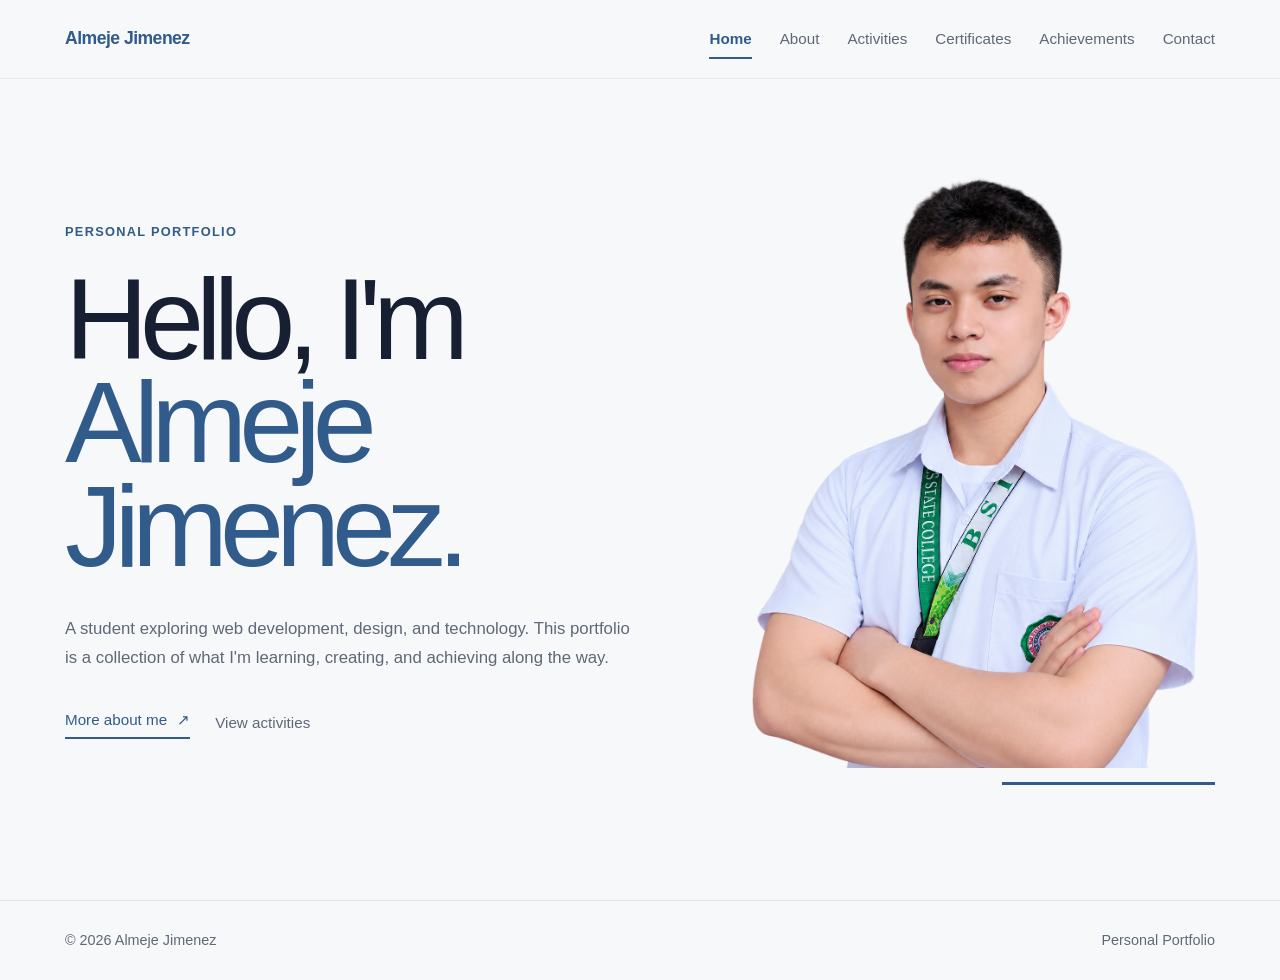
==== commit 6d7474ed: "Update index.html" ====
--- a/index.html
+++ b/index.html
@@ -26,7 +26,7 @@
           id="menuButton"
           aria-label="Open navigation"
           aria-expanded="false"
-          aria-controls="navlinks"
+          aria-controls="navLinks"
         >
           <span></span>
           <span></span>
@@ -40,6 +40,8 @@
           <a href="activities.html"> Activities </a>
 
           <a href="certificates.html"> Certificates </a>
+
+          <a href="achievements.html">Achievements</a>
 
           <a href="contact.html"> Contact </a>
         </div>
--- a/css/style.css
+++ b/css/style.css
@@ -1302,63 +1302,85 @@
   }
 
 
-  /* =======================================================
-     MOBILE NAVIGATION
-     ======================================================= */
-
-  .nav-links {
-    position: fixed;
-
-    inset: 0;
-
-    z-index: 1001;
-
-    display: flex;
-
-    flex-direction: column;
-
-    align-items: flex-start;
-    justify-content: center;
-
-    gap: 22px;
-
-    padding:
-      max(90px, env(safe-area-inset-top))
-      28px
-      max(40px, env(safe-area-inset-bottom));
-
-    background: var(--background);
-
-    overflow-y: auto;
-
-    transform: translateY(-100%);
-
-    transition: transform 0.4s ease;
-  }
-
-  .nav-links.active {
-    transform: translateY(0);
-  }
-
-  .nav-links a {
-    color: var(--text);
-
-    font-size: clamp(1.5rem, 7vw, 1.9rem);
-    font-weight: 500;
-
-    line-height: 1.2;
-
-    letter-spacing: -0.04em;
-  }
-
-  .nav-links a::after {
-    bottom: -4px;
-  }
-
-  .nav-links a:hover,
-  .nav-links a.active {
-    color: var(--primary);
-  }
+/* =======================================================
+   MOBILE NAVIGATION
+   ======================================================= */
+
+.nav-links {
+  position: absolute;
+
+  top: 72px;
+  left: 0;
+
+  width: 100%;
+
+  z-index: 1001;
+
+  display: flex;
+  flex-direction: column;
+
+  align-items: flex-start;
+  justify-content: flex-start;
+
+  gap: 0;
+
+  padding: 12px 16px 20px;
+
+  background: var(--background);
+
+  border-bottom: 1px solid var(--line);
+
+  opacity: 0;
+  visibility: hidden;
+
+  transform: translateY(-10px);
+
+  transition:
+    opacity 0.25s ease,
+    transform 0.25s ease,
+    visibility 0.25s ease;
+}
+
+.nav-links.active {
+  opacity: 1;
+  visibility: visible;
+
+  transform: translateY(0);
+}
+
+.nav-links a {
+  width: 100%;
+
+  padding: 14px 0;
+
+  color: var(--muted);
+
+  font-size: 0.95rem;
+  font-weight: 500;
+
+  line-height: 1.4;
+  letter-spacing: normal;
+
+  border-bottom: 1px solid var(--line);
+}
+
+.nav-links a:last-child {
+  border-bottom: 0;
+}
+
+.nav-links a:hover,
+.nav-links a.active {
+  color: var(--primary);
+}
+
+.nav-links a.active {
+  font-weight: 700;
+}
+
+/* Remove desktop underline animation on mobile */
+.nav-links a::after {
+  display: none;
+}
 
 
   /* =======================================================
@@ -1928,4 +1950,4 @@
 
     animation: none !important;
   }
-}+}
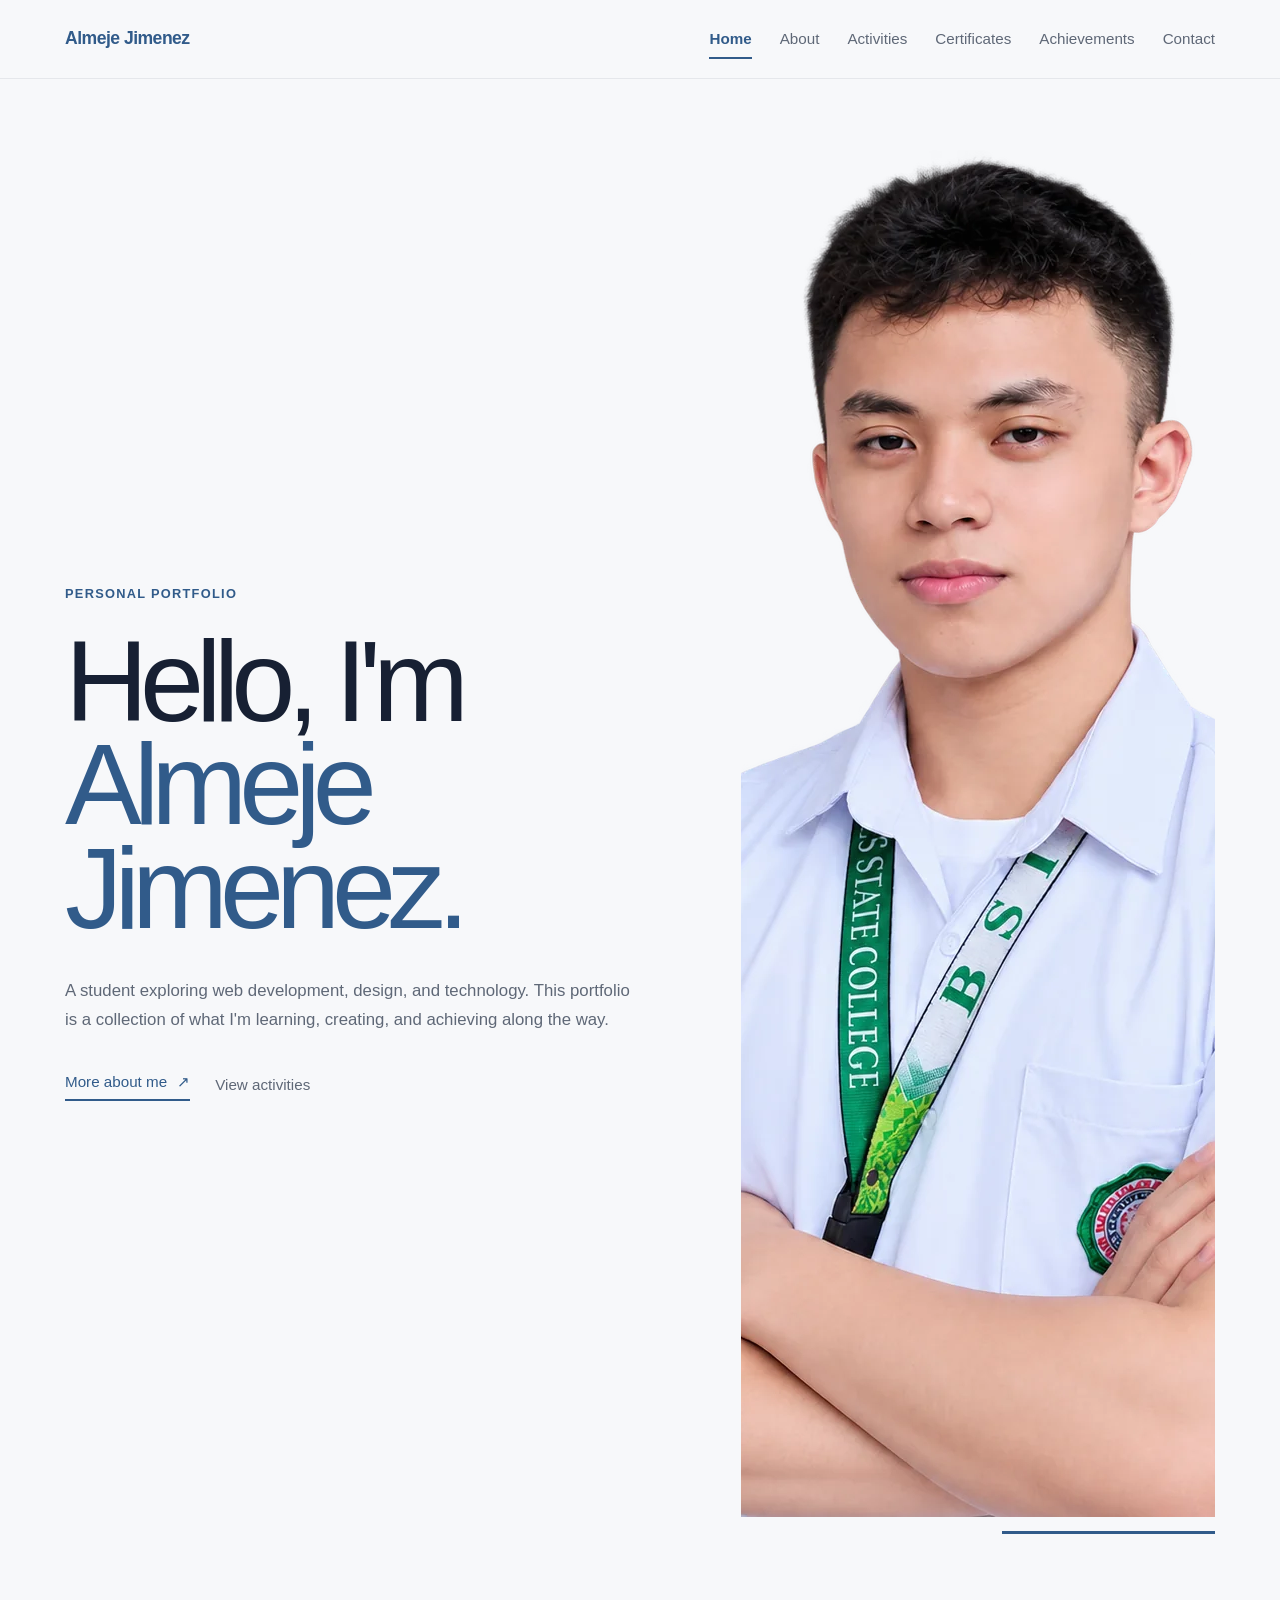
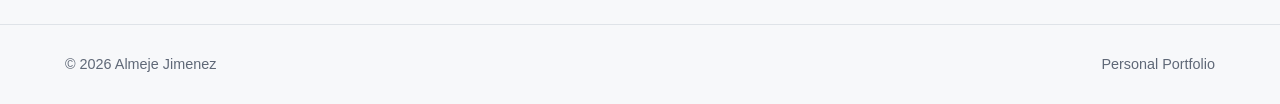
==== commit 1362a29c: "Update index.html" ====
--- a/index.html
+++ b/index.html
@@ -82,7 +82,14 @@
           <!-- PROFILE PHOTO -->
 
           <div class="home-photo">
-            <img src="images/my_image.png" alt="Almeje Jimenez" />
+            <img
+              src="images/my_image.webp"
+              alt="Almeje Jimenez"
+              width="1151"
+              height="1367"
+              fetchpriority="high"
+              decoding="async"
+            />
           </div>
         </div>
       </section>
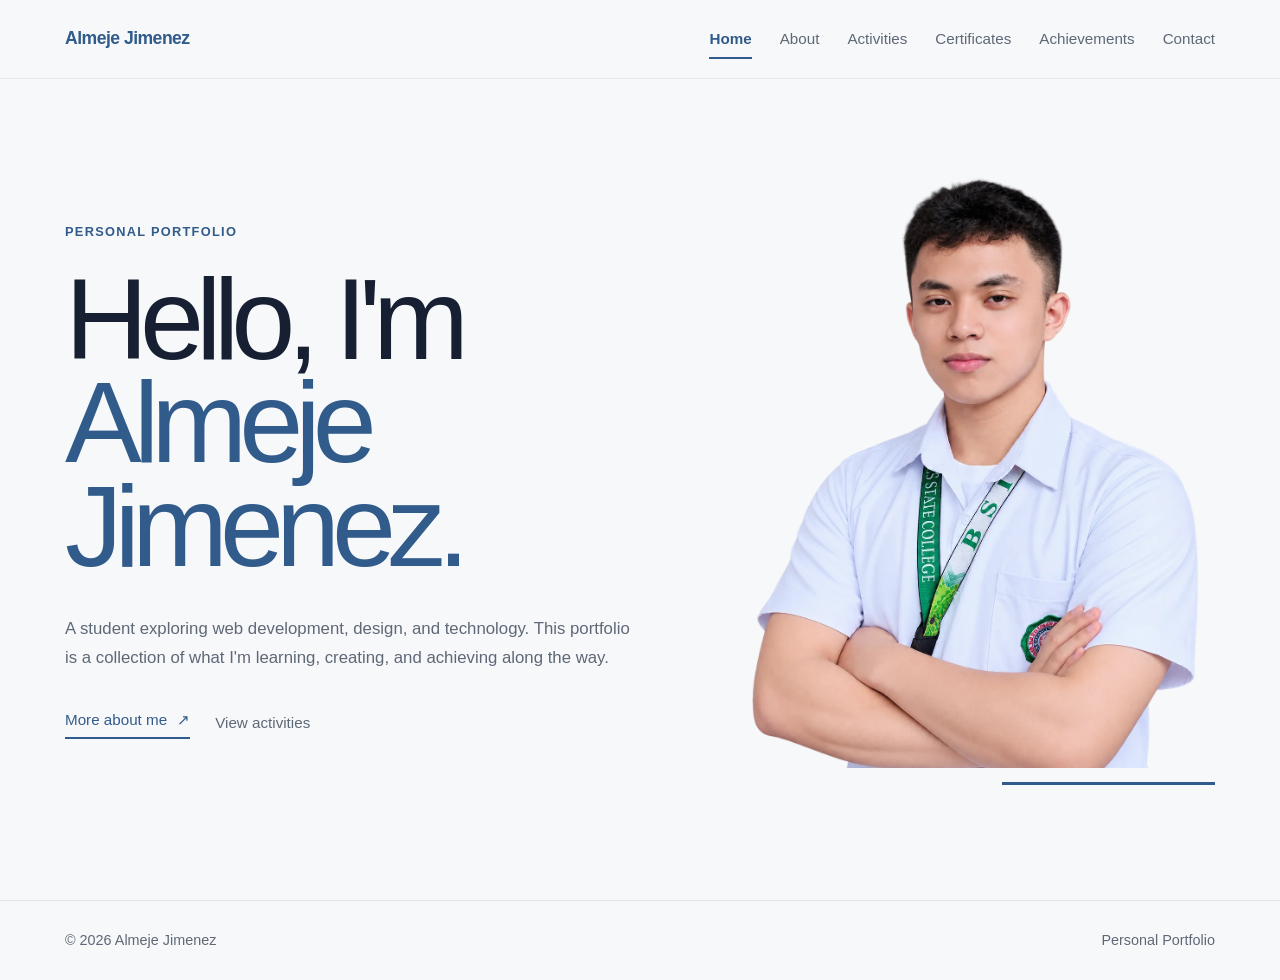
==== commit e293dd78: "Update index.html" ====
--- a/index.html
+++ b/index.html
@@ -85,8 +85,6 @@
             <img
               src="images/my_image.webp"
               alt="Almeje Jimenez"
-              width="1151"
-              height="1367"
               fetchpriority="high"
               decoding="async"
             />
